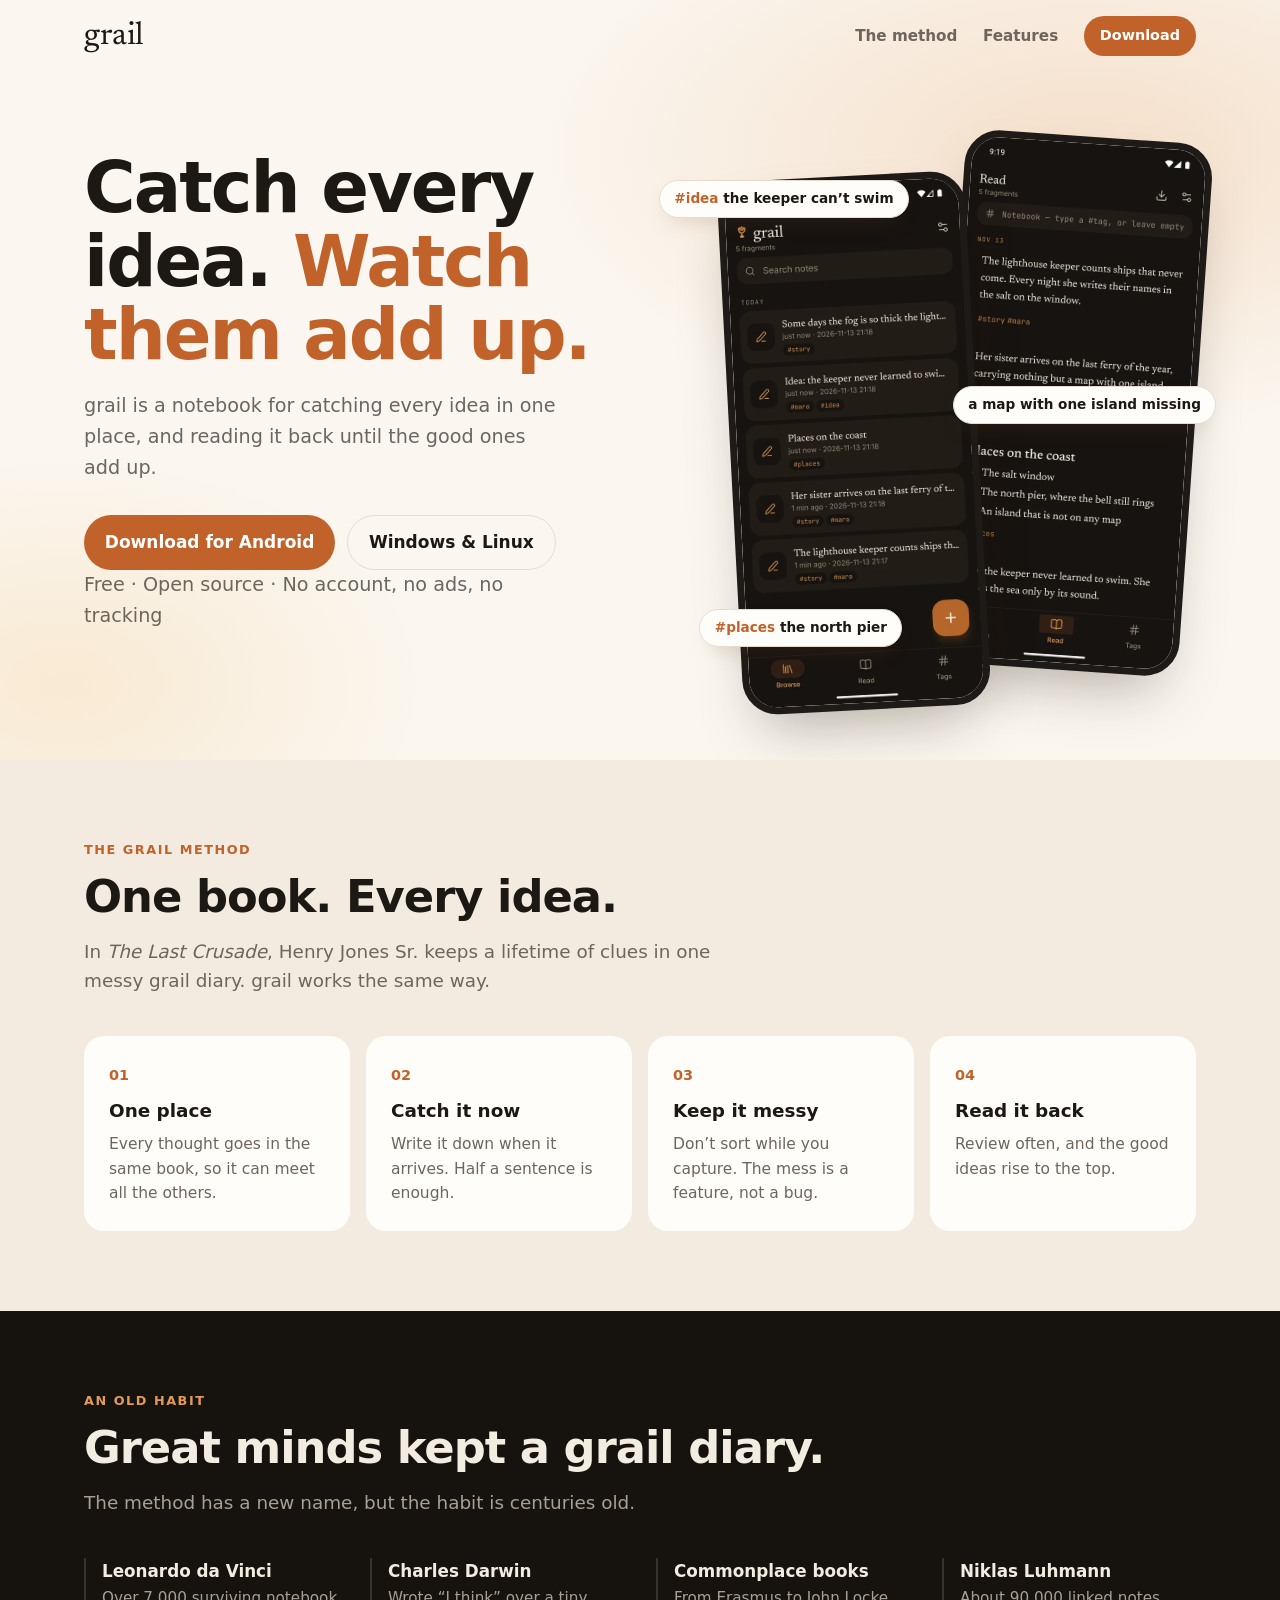
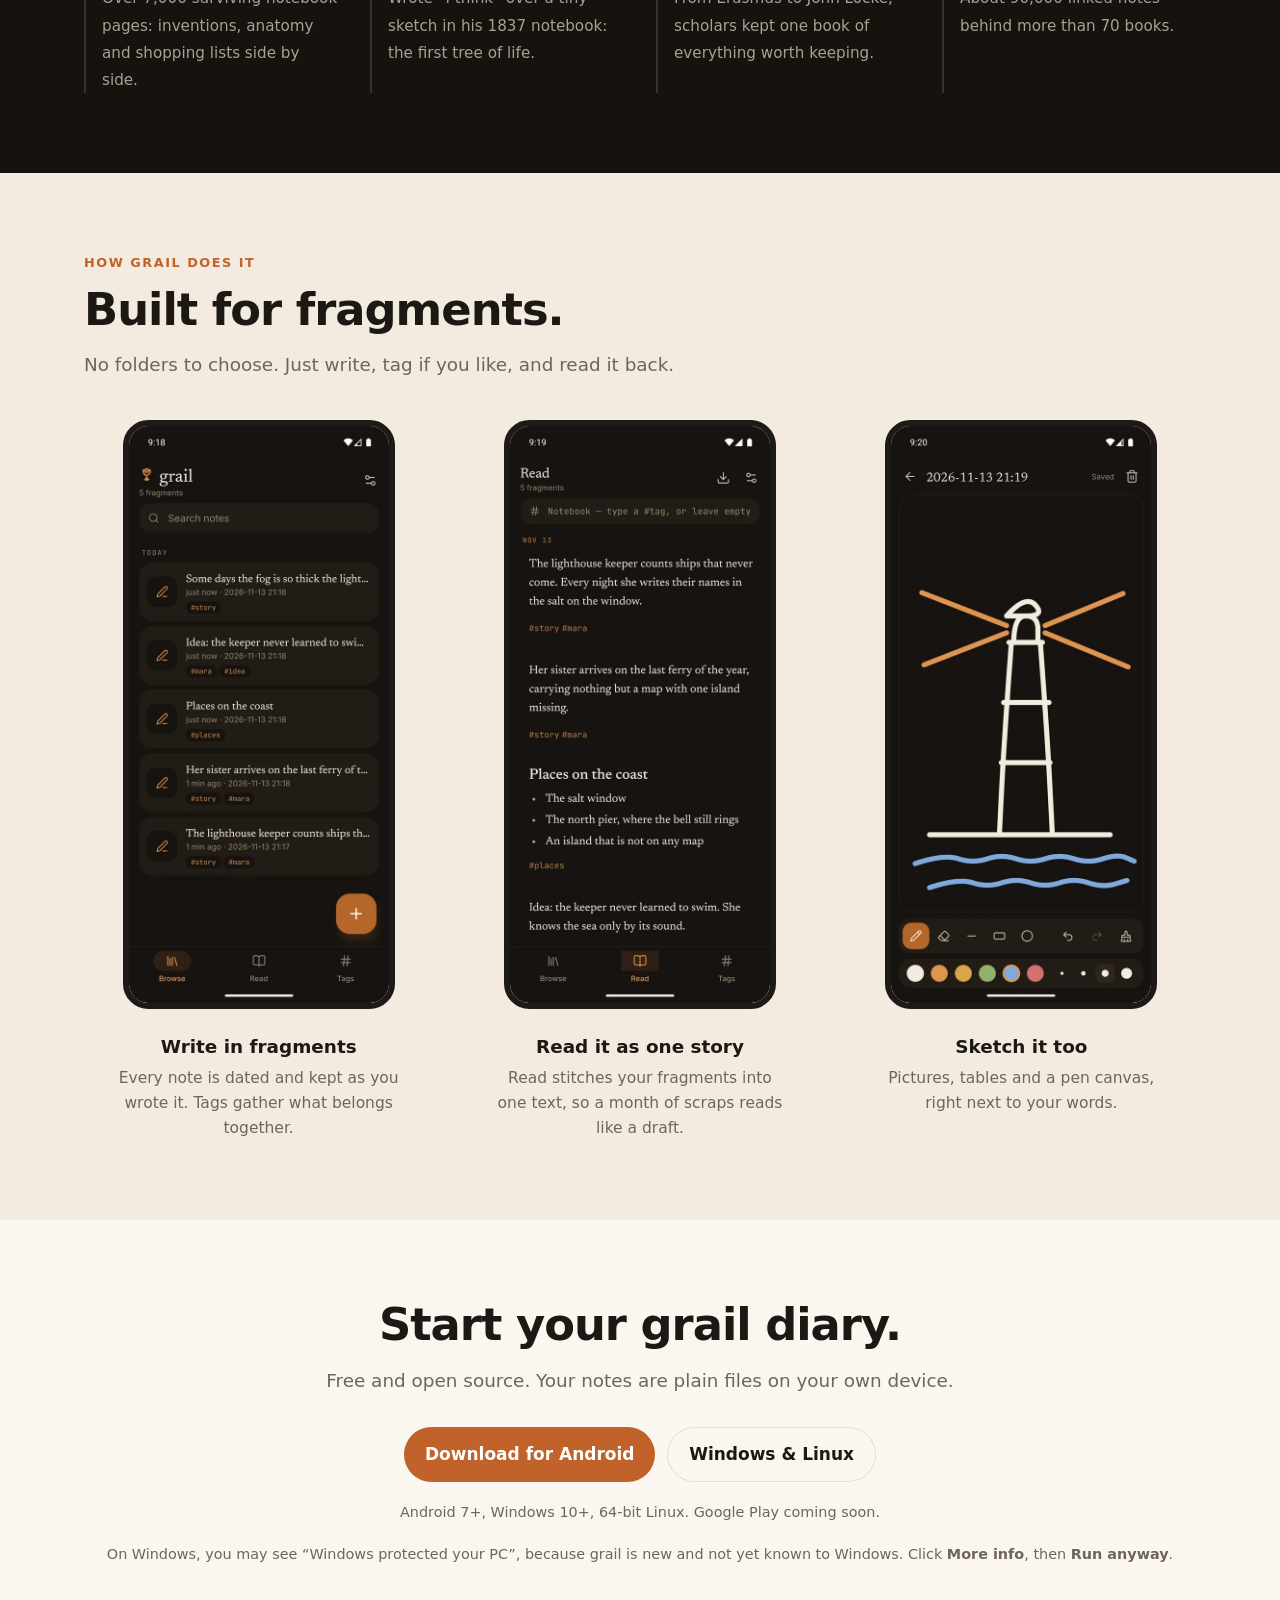
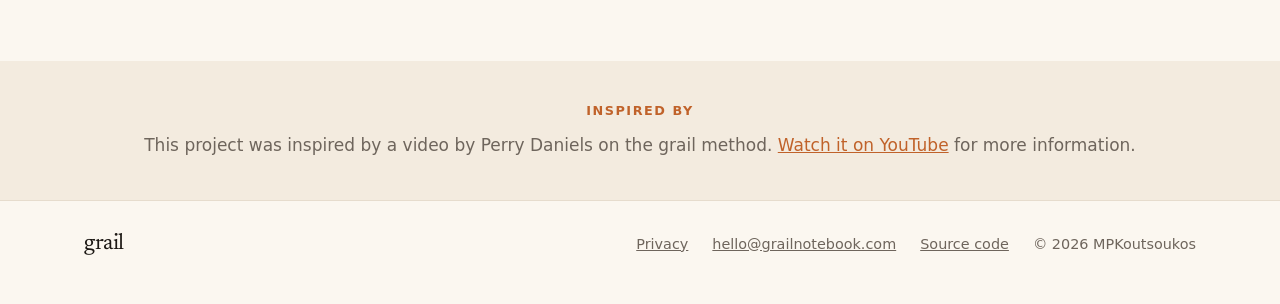
==== index.html @ adf4330b "Downloads: tell Windows users how to get past the SmartScreen warning" ====
<!doctype html>
<html lang="en">
<head>
<meta charset="utf-8">
<meta name="viewport" content="width=device-width, initial-scale=1">
<title>grail · one notebook for every idea</title>
<meta name="description" content="grail is a notebook for catching every idea in one place and reading it back. Free for Android, Windows and Linux. Your notes stay on your device.">
<meta property="og:title" content="grail">
<meta property="og:description" content="One notebook for every idea. Catch it, keep it messy, read it back.">
<meta property="og:image" content="https://grailnotebook.com/og.png">
<meta property="og:url" content="https://grailnotebook.com/">
<meta name="twitter:card" content="summary_large_image">
<link rel="icon" href="icon.png">
<link rel="stylesheet" href="style.css">
</head>
<body>
<script>document.documentElement.classList.add('js')</script>

<div class="top">
<header class="wrap nav">
  <a class="logo" href="./">grail</a>
  <nav>
    <a href="#method">The method</a>
    <a href="#features">Features</a>
    <a class="btn small" href="#get">Download</a>
  </nav>
</header>

<div class="wrap hero">
  <div>
    <h1>Catch every idea. <span>Watch them add up.</span></h1>
    <p>grail is a notebook for catching every idea in one place, and reading it back until the good ones add up.</p>
    <div class="actions">
      <a class="btn" href="https://github.com/MPKoutsoukos/grail/releases/latest">Download for Android</a>
      <a class="btn ghost" href="https://github.com/MPKoutsoukos/grail-desktop/releases/latest">Windows &amp; Linux</a>
    </div>
    <p class="small-print">Free · Open source · No account, no ads, no tracking</p>
  </div>
  <div class="phones">
    <img class="phone back" src="shots/read.webp" alt="grail's Read view: fragments stitched into one text" width="540" height="1200">
    <img class="phone front" src="shots/browse.webp" alt="grail's Browse view: a list of dated, tagged fragments" width="540" height="1200">
    <span class="chip c1" aria-hidden="true"><i>#idea</i> the keeper can’t swim</span>
    <span class="chip c2" aria-hidden="true">a map with one island missing</span>
    <span class="chip c3" aria-hidden="true"><i>#places</i> the north pier</span>
  </div>
</div>
</div>

<section class="soft" id="method">
  <div class="wrap">
    <p class="eyebrow">The grail method</p>
    <h2>One book. Every idea.</h2>
    <p class="intro">In <i>The Last Crusade</i>, Henry Jones Sr. keeps a lifetime of clues in one messy grail diary.
      grail works the same way.</p>
    <div class="grid">
      <div class="card reveal"><span class="num">01</span><h3>One place</h3><p>Every thought goes in the same book, so it can meet all the others.</p></div>
      <div class="card reveal"><span class="num">02</span><h3>Catch it now</h3><p>Write it down when it arrives. Half a sentence is enough.</p></div>
      <div class="card reveal"><span class="num">03</span><h3>Keep it messy</h3><p>Don’t sort while you capture. The mess is a feature, not a bug.</p></div>
      <div class="card reveal"><span class="num">04</span><h3>Read it back</h3><p>Review often, and the good ideas rise to the top.</p></div>
    </div>
  </div>
</section>

<section class="dark">
  <div class="wrap">
    <p class="eyebrow">An old habit</p>
    <h2>Great minds kept a grail diary.</h2>
    <p class="intro">The method has a new name, but the habit is centuries old.</p>
    <div class="people">
      <div class="reveal"><b>Leonardo da Vinci</b><span>Over 7,000 surviving notebook pages: inventions, anatomy and shopping lists side by side.</span></div>
      <div class="reveal"><b>Charles Darwin</b><span>Wrote “I think” over a tiny sketch in his 1837 notebook: the first tree of life.</span></div>
      <div class="reveal"><b>Commonplace books</b><span>From Erasmus to John Locke, scholars kept one book of everything worth keeping.</span></div>
      <div class="reveal"><b>Niklas Luhmann</b><span>About 90,000 linked notes behind more than 70 books.</span></div>
    </div>
  </div>
</section>

<section class="soft" id="features">
  <div class="wrap">
    <p class="eyebrow">How grail does it</p>
    <h2>Built for fragments.</h2>
    <p class="intro">No folders to choose. Just write, tag if you like, and read it back.</p>
    <div class="features">
      <figure class="reveal"><img src="shots/browse.webp" alt="Browse view" width="540" height="1200" loading="lazy">
        <h3>Write in fragments</h3><p>Every note is dated and kept as you wrote it. Tags gather what belongs together.</p></figure>
      <figure class="reveal"><img src="shots/read.webp" alt="Read view" width="540" height="1200" loading="lazy">
        <h3>Read it as one story</h3><p>Read stitches your fragments into one text, so a month of scraps reads like a draft.</p></figure>
      <figure class="reveal"><img src="shots/draw.webp" alt="Drawing canvas" width="540" height="1200" loading="lazy">
        <h3>Sketch it too</h3><p>Pictures, tables and a pen canvas, right next to your words.</p></figure>
    </div>
  </div>
</section>

<section class="get" id="get">
  <div class="wrap">
    <h2>Start your grail diary.</h2>
    <p class="intro">Free and open source. Your notes are plain files on your own device.</p>
    <div class="actions">
      <a class="btn" href="https://github.com/MPKoutsoukos/grail/releases/latest">Download for Android</a>
      <a class="btn ghost" href="https://github.com/MPKoutsoukos/grail-desktop/releases/latest">Windows &amp; Linux</a>
    </div>
    <p class="small-print">Android 7+, Windows 10+, 64-bit Linux. Google Play coming soon.</p>
    <p class="small-print">On Windows, you may see “Windows protected your PC”, because grail is new and not yet
      known to Windows. Click <b>More info</b>, then <b>Run anyway</b>.</p>
  </div>
</section>

<section class="soft credit">
  <div class="wrap">
    <p class="eyebrow">Inspired by</p>
    <p>This project was inspired by a video by Perry Daniels on the grail method.
      <a href="https://www.youtube.com/watch?v=_QVYfPnNOg4">Watch it on YouTube</a> for more information.</p>
  </div>
</section>

<footer>
  <div class="wrap">
    <a class="logo" href="./">grail</a>
    <a href="privacy/">Privacy</a>
    <a href="mailto:hello@grailnotebook.com">hello@grailnotebook.com</a>
    <a href="https://github.com/MPKoutsoukos/grail">Source code</a>
    <span>© 2026 MPKoutsoukos</span>
  </div>
</footer>

<script>
  // Fade sections in as they scroll into view; everything is visible straight away without this.
  if ('IntersectionObserver' in window) {
    const io = new IntersectionObserver((entries) => entries.forEach((e) => {
      if (e.isIntersecting) { e.target.classList.add('seen'); io.unobserve(e.target) }
    }), { threshold: 0.15 })
    document.querySelectorAll('.reveal').forEach((el) => io.observe(el))
  } else {
    document.querySelectorAll('.reveal').forEach((el) => el.classList.add('seen'))
  }
</script>

</body>
</html>
---- style.css ----
@font-face { font-family: Inter; font-weight: 400; src: url(fonts/Inter_400Regular.ttf); font-display: swap; }
@font-face { font-family: Inter; font-weight: 600; src: url(fonts/Inter_600SemiBold.ttf); font-display: swap; }
@font-face { font-family: Inter; font-weight: 700; src: url(fonts/Inter_700Bold.ttf); font-display: swap; }
@font-face { font-family: News; src: url(fonts/Newsreader_400Regular.ttf); font-display: swap; }

:root {
  --bg: #fbf7f0; --soft: #f3ebdf; --card: #fffdf9; --text: #1c1814; --dim: #6e655c; --line: #e6dccd;
  --ink: #16130f; --ink-2: #221d17; --paper: #f3ece0;
  --accent: #c0622a; --accent-dark: #a14f1f; --radius: 20px;
}
* { box-sizing: border-box; }
html { -webkit-text-size-adjust: 100%; scroll-behavior: smooth; }
body { margin: 0; background: var(--bg); color: var(--text); font: 17px/1.6 Inter, system-ui, sans-serif; }
img { max-width: 100%; height: auto; display: block; }
a { color: var(--accent); }
.wrap { max-width: 72rem; margin: 0 auto; padding: 0 1.25rem; }

/* top bar */
.nav { display: flex; align-items: center; justify-content: space-between; height: 4.5rem; }
.logo { font: 2rem/1 News, Georgia, serif; color: var(--text); text-decoration: none; letter-spacing: -.5px; }
.nav nav { display: flex; align-items: center; gap: 1.6rem; }
.nav nav a { color: var(--dim); text-decoration: none; font-weight: 600; font-size: .95rem; }
.nav nav a:hover { color: var(--text); }
.nav nav a.btn { color: #fff; }

/* buttons */
.btn { display: inline-flex; align-items: center; gap: .5rem; background: var(--accent); color: #fff; text-decoration: none;
  font-weight: 600; padding: .8rem 1.3rem; border-radius: 999px; transition: background .15s; }
.btn:hover { background: var(--accent-dark); }
.btn.ghost { background: transparent; color: var(--text); border: 1.5px solid var(--line); }
.btn.ghost:hover { border-color: var(--text); }
.btn.small { padding: .5rem 1rem; font-size: .9rem; }

/* hero */
.hero { display: grid; grid-template-columns: minmax(0, 1.1fr) minmax(0, 1fr); gap: 3rem; align-items: center;
  padding-top: 4rem; padding-bottom: 5rem; }
body { overflow-x: hidden; }
.hero h1 { font-size: clamp(2.6rem, 6vw, 4.4rem); line-height: 1.04; letter-spacing: -2px; margin: 0 0 1.2rem; font-weight: 700; }
.hero h1 span { color: var(--accent); }
.hero p { font-size: 1.2rem; color: var(--dim); margin: 0 0 2rem; max-width: 30rem; }
.actions { display: flex; flex-wrap: wrap; gap: .75rem; }
.small-print { margin-top: 1.2rem; font-size: .9rem; color: var(--dim); }
.phones { position: relative; height: 34rem; }
.phone { position: absolute; width: 15.5rem; border-radius: 2.2rem; border: 7px solid #1d1a17; overflow: hidden;
  box-shadow: 0 30px 60px -20px rgba(40, 25, 10, .35); background: #16130f; }
.phone.back { right: 0; top: 0; transform: rotate(4deg); }
.phone.front { left: 8%; top: 2.5rem; transform: rotate(-3deg); z-index: 1; }

/* sections */
section { padding: 5rem 0; }
section.soft { background: var(--soft); }
.eyebrow { text-transform: uppercase; letter-spacing: .12em; font-size: .8rem; font-weight: 700; color: var(--accent); margin: 0 0 .7rem; }
h2 { font-size: clamp(1.9rem, 4vw, 2.8rem); line-height: 1.1; letter-spacing: -1px; margin: 0 0 1rem; font-weight: 700; }
.intro { color: var(--dim); font-size: 1.15rem; max-width: 40rem; margin: 0 0 2.5rem; }

.grid { display: grid; grid-template-columns: repeat(4, 1fr); gap: 1rem; }
.card { background: var(--card); border: 1px solid var(--line); border-radius: var(--radius); padding: 1.5rem;
  transition: transform .25s ease, box-shadow .25s ease; }
.card:hover { transform: translateY(-4px); box-shadow: 0 14px 30px -14px rgba(120, 70, 30, .3); }
.soft .card { border-color: transparent; }

/* warm glow behind the top of the page */
.top { position: relative; overflow: hidden;
  background: radial-gradient(60rem 30rem at 85% 20%, rgba(224, 140, 70, .22), transparent 60%),
              radial-gradient(40rem 25rem at 5% 90%, rgba(242, 194, 125, .25), transparent 60%); }

/* the dark band */
section.dark { background: var(--ink); color: var(--paper); }
section.dark .intro, section.dark .people span { color: #a99f93; }
section.dark .eyebrow { color: #e29a5b; }
section.dark .people > div { border-left: 2px solid #3a3128; padding-left: 1rem; }

/* fragments drifting around the phones */
.chip { position: absolute; z-index: 2; background: var(--card); border: 1px solid var(--line); border-radius: 999px;
  padding: .45rem .9rem; font-size: .85rem; font-weight: 600; color: var(--text); white-space: nowrap;
  box-shadow: 0 10px 24px -12px rgba(120, 70, 30, .35); animation: drift 7s ease-in-out infinite; }
.chip i { font-style: normal; color: var(--accent); }
.chip.c1 { top: 8%; left: -6%; }
.chip.c2 { top: 46%; right: -4%; animation-delay: -2.5s; }
.chip.c3 { bottom: 6%; left: 2%; animation-delay: -5s; }
@keyframes drift { 0%, 100% { transform: translate(0, 0) rotate(-2deg); } 50% { transform: translate(6px, -14px) rotate(2deg); } }

/* phones float */
.phone.back { animation: float-back 8s ease-in-out infinite; }
.phone.front { animation: float-front 7s ease-in-out infinite; }
@keyframes float-back { 0%, 100% { transform: rotate(4deg) translateY(0); } 50% { transform: rotate(5deg) translateY(-12px); } }
@keyframes float-front { 0%, 100% { transform: rotate(-3deg) translateY(0); } 50% { transform: rotate(-4deg) translateY(-18px); } }

/* sections rise into view (only when scripts run, so nothing stays hidden without them) */
.js .reveal { opacity: 0; transform: translateY(28px); transition: opacity .7s ease, transform .7s ease; }
.js .reveal.seen { opacity: 1; transform: none; }
.js .grid .reveal:nth-child(2), .js .people .reveal:nth-child(2), .js .features .reveal:nth-child(2) { transition-delay: .1s; }
.js .grid .reveal:nth-child(3), .js .people .reveal:nth-child(3), .js .features .reveal:nth-child(3) { transition-delay: .2s; }
.js .grid .reveal:nth-child(4), .js .people .reveal:nth-child(4) { transition-delay: .3s; }

/* headline comes in on load */
.hero h1, .hero p, .hero .actions { animation: rise .8s ease both; }
.hero p { animation-delay: .12s; }
.hero .actions { animation-delay: .24s; }
@keyframes rise { from { opacity: 0; transform: translateY(18px); } to { opacity: 1; transform: none; } }

@media (prefers-reduced-motion: reduce) {
  *, *::before, *::after { animation: none !important; transition: none !important; }
  .js .reveal { opacity: 1; transform: none; }
}
.card .num { font-weight: 700; color: var(--accent); font-size: .9rem; }
.card h3 { font-size: 1.15rem; margin: .5rem 0 .4rem; }
.card p { color: var(--dim); margin: 0; font-size: .97rem; }

.people { display: grid; grid-template-columns: repeat(4, 1fr); gap: 2rem; }
.people b { display: block; font-size: 1.05rem; }
.people span { color: var(--dim); font-size: .95rem; }

.features { display: grid; grid-template-columns: repeat(3, 1fr); gap: 2rem; }
.features figure { margin: 0; }
.features img { border-radius: 1.6rem; border: 6px solid #1d1a17; width: 100%; max-width: 17rem; margin: 0 auto 1.4rem; }
.features h3 { margin: 0 0 .3rem; font-size: 1.15rem; text-align: center; }
.features p { margin: 0 auto; color: var(--dim); text-align: center; max-width: 18rem; font-size: .97rem; }

.credit { padding: 2.5rem 0; text-align: center; }
.credit p:last-child { margin: 0; color: var(--dim); }
.get { text-align: center; }
.get .actions { justify-content: center; }
.get .intro { margin: 0 auto 2rem; }

footer { border-top: 1px solid var(--line); padding: 2rem 0 3rem; color: var(--dim); font-size: .9rem; }
footer .wrap { display: flex; flex-wrap: wrap; gap: 1.5rem; align-items: center; }
footer a { color: var(--dim); }
footer .logo { font-size: 1.4rem; margin-right: auto; }

@media (max-width: 860px) {
  .hero { grid-template-columns: minmax(0, 1fr); padding-top: 2rem; }
  .phones { height: 27rem; max-width: 24rem; margin: 0 auto; width: 100%; }
  .phone { width: 12rem; }
  .chip { font-size: .75rem; }
  .chip.c1 { left: 0; }
  .chip.c2 { right: 0; }
  .grid, .people { grid-template-columns: 1fr 1fr; }
  .features { grid-template-columns: 1fr; gap: 3rem; }
  .nav nav a:not(.btn) { display: none; }
  section { padding: 3.5rem 0; }
}
@media (max-width: 520px) {
  .grid, .people { grid-template-columns: 1fr; }
}

/* plain text pages (privacy policy) */
main.doc { max-width: 44rem; margin: 0 auto; padding: 3rem 1.25rem 4rem; }
main.doc h1 { font-size: 2.4rem; letter-spacing: -1px; margin: 1rem 0 .4rem; }
main.doc h2 { font-size: 1.35rem; letter-spacing: 0; margin: 2.2rem 0 .4rem; }
.meta { color: var(--dim); font-size: .9rem; }
.lead { font-size: 1.15rem; border-left: 3px solid var(--accent); padding-left: 1rem; }
main.doc footer { margin-top: 3rem; padding-bottom: 0; display: flex; gap: 1.2rem; flex-wrap: wrap; }
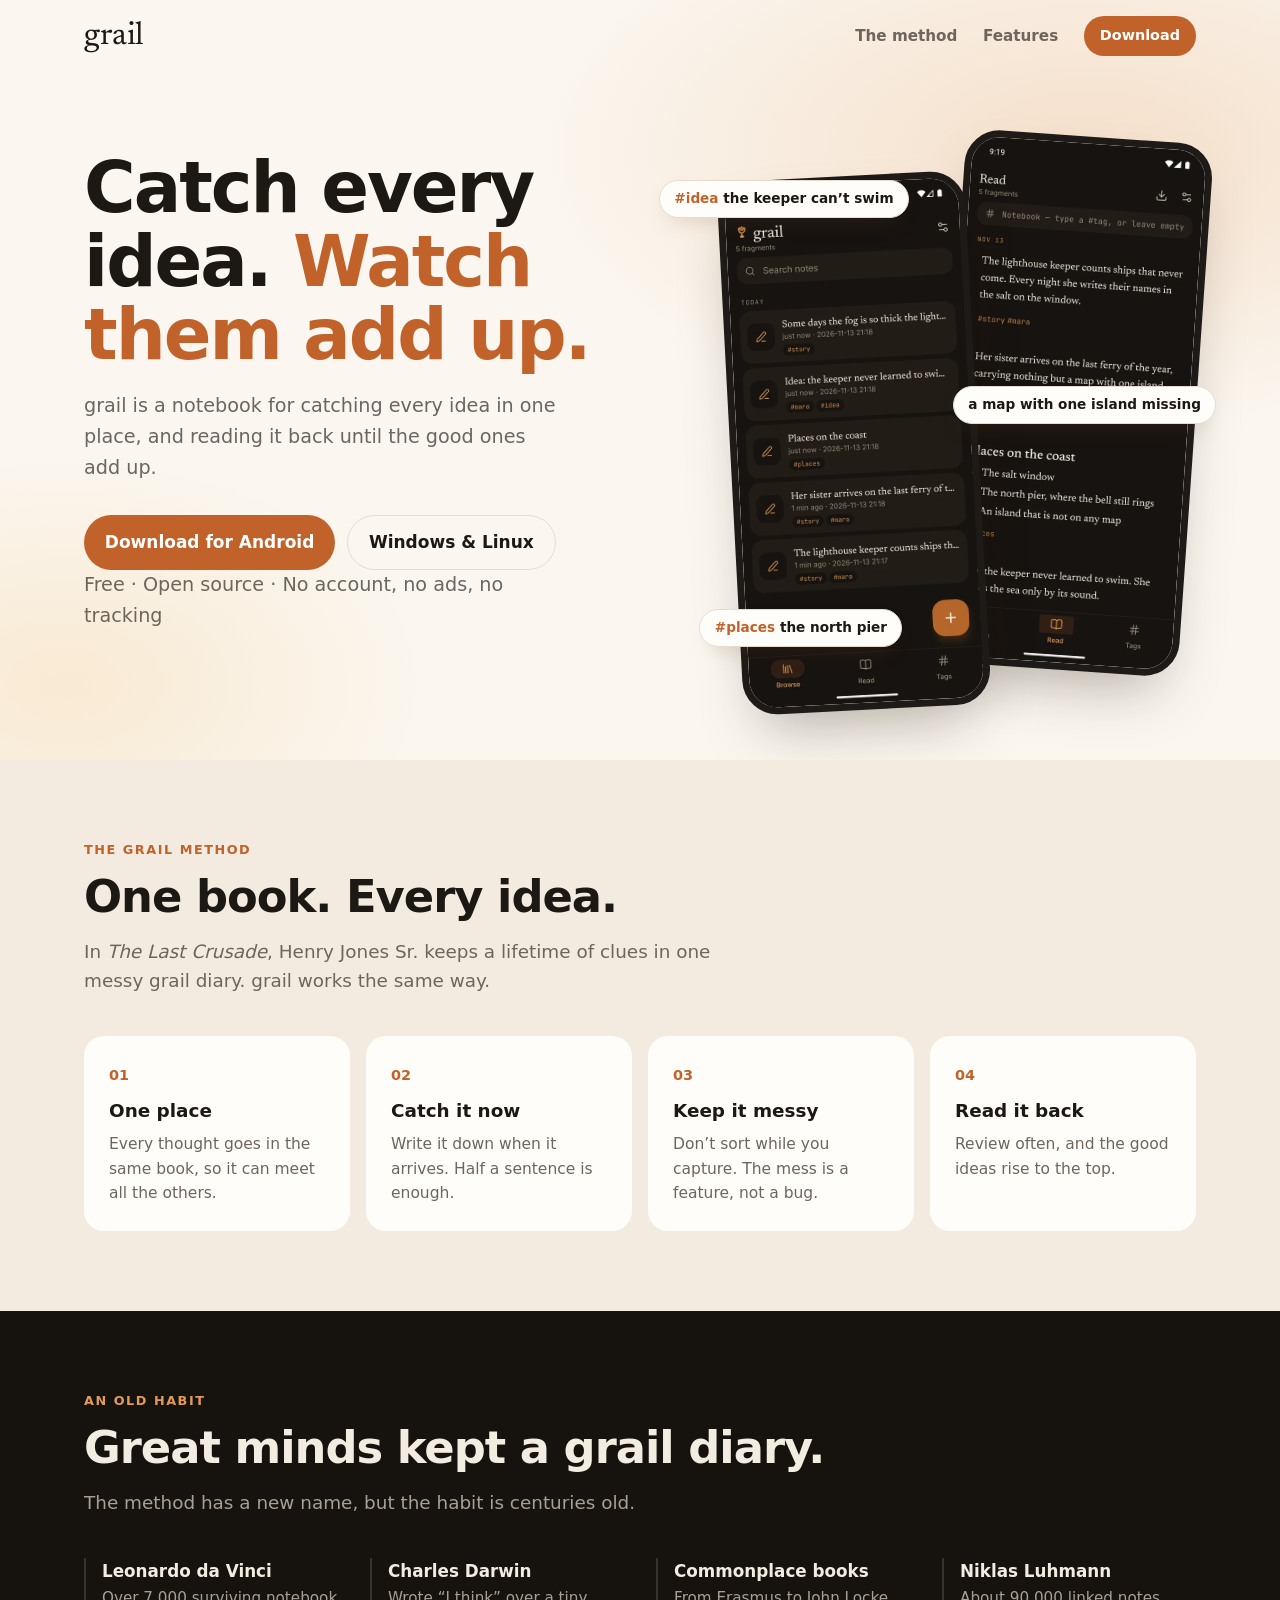
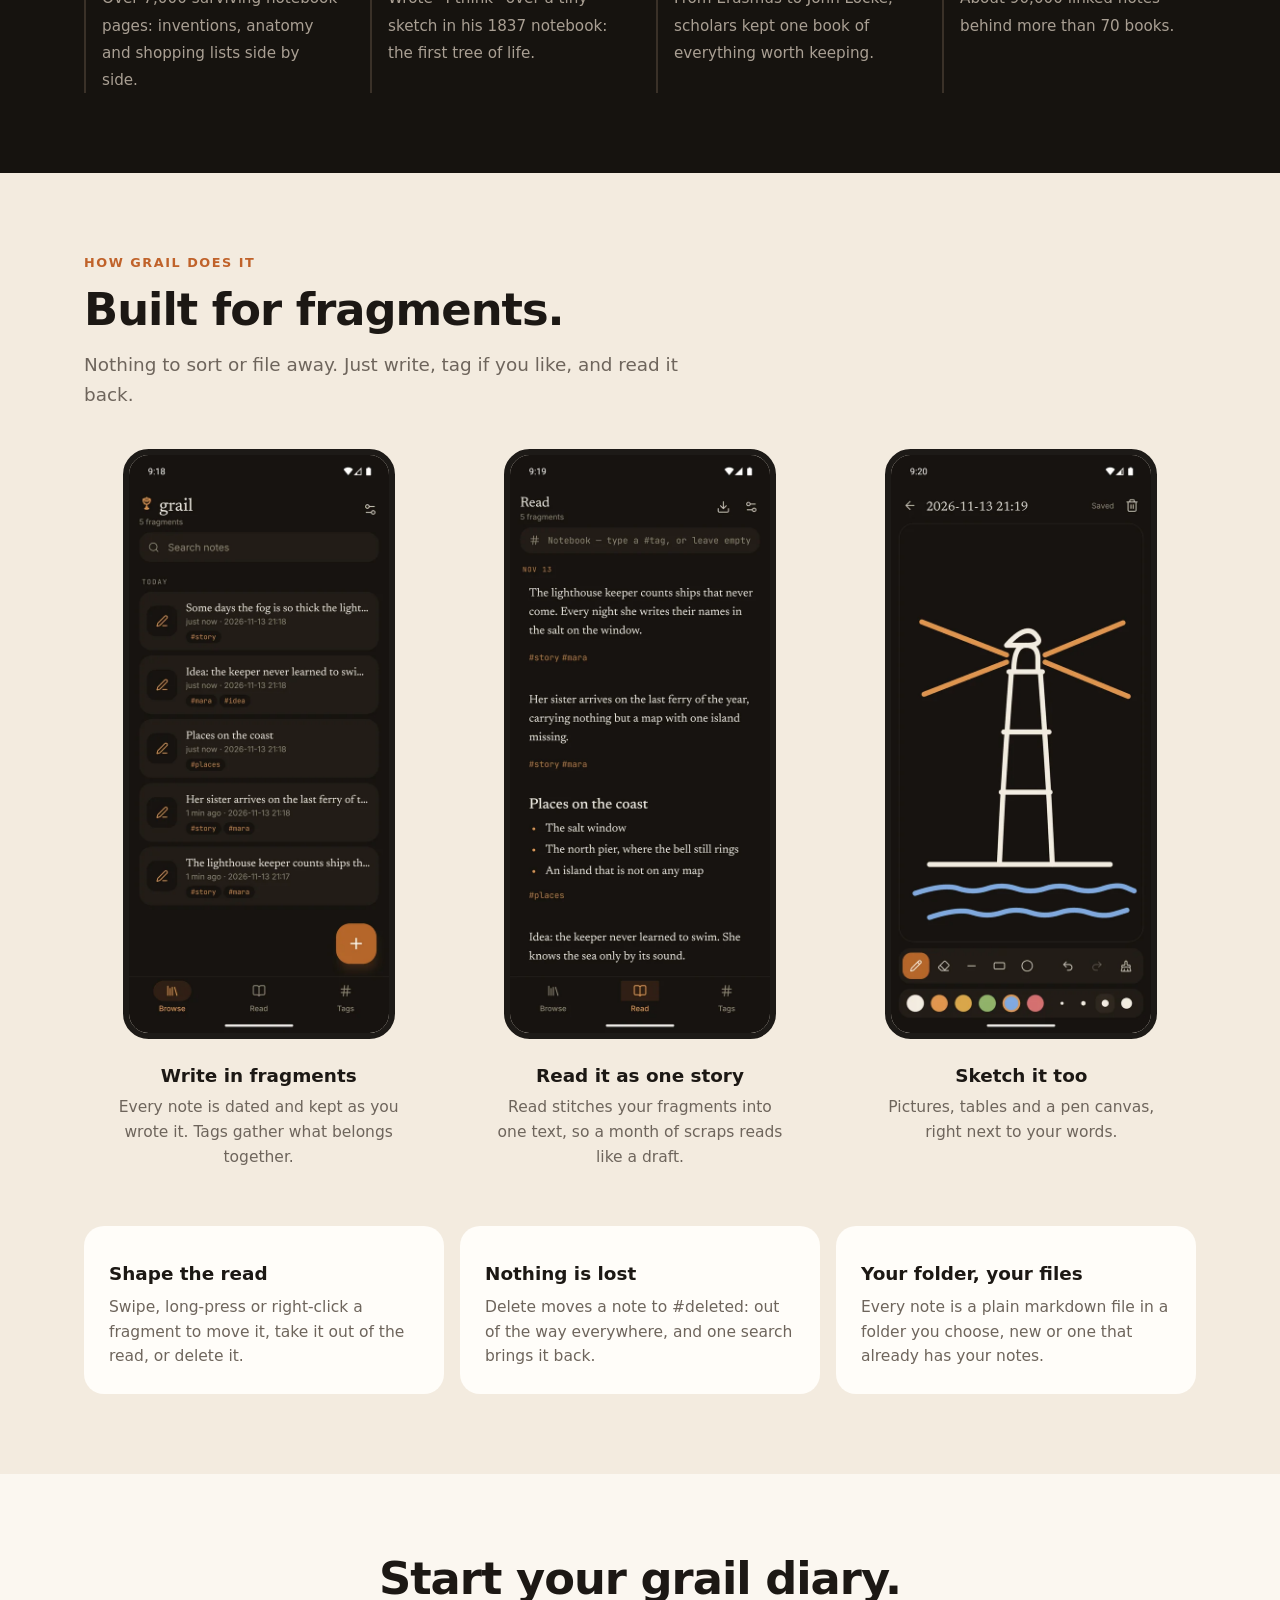
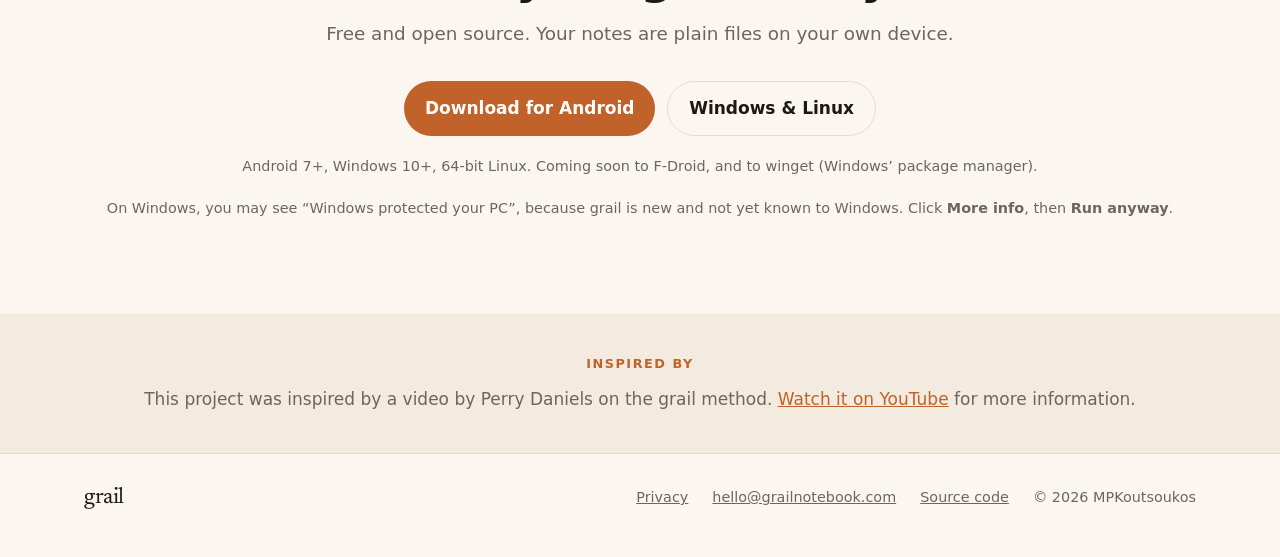
==== commit 161fe250: "Features: shape the read, nothing is lost (#deleted), your folder; downloads: F-Droid and winget com" ====
--- a/index.html
+++ b/index.html
@@ -79,7 +79,7 @@
   <div class="wrap">
     <p class="eyebrow">How grail does it</p>
     <h2>Built for fragments.</h2>
-    <p class="intro">No folders to choose. Just write, tag if you like, and read it back.</p>
+    <p class="intro">Nothing to sort or file away. Just write, tag if you like, and read it back.</p>
     <div class="features">
       <figure class="reveal"><img src="shots/browse.webp" alt="Browse view" width="540" height="1200" loading="lazy">
         <h3>Write in fragments</h3><p>Every note is dated and kept as you wrote it. Tags gather what belongs together.</p></figure>
@@ -87,6 +87,11 @@
         <h3>Read it as one story</h3><p>Read stitches your fragments into one text, so a month of scraps reads like a draft.</p></figure>
       <figure class="reveal"><img src="shots/draw.webp" alt="Drawing canvas" width="540" height="1200" loading="lazy">
         <h3>Sketch it too</h3><p>Pictures, tables and a pen canvas, right next to your words.</p></figure>
+    </div>
+    <div class="grid three">
+      <div class="card reveal"><h3>Shape the read</h3><p>Swipe, long-press or right-click a fragment to move it, take it out of the read, or delete it.</p></div>
+      <div class="card reveal"><h3>Nothing is lost</h3><p>Delete moves a note to #deleted: out of the way everywhere, and one search brings it back.</p></div>
+      <div class="card reveal"><h3>Your folder, your files</h3><p>Every note is a plain markdown file in a folder you choose, new or one that already has your notes.</p></div>
     </div>
   </div>
 </section>
@@ -99,7 +104,7 @@
       <a class="btn" href="https://github.com/MPKoutsoukos/grail/releases/latest">Download for Android</a>
       <a class="btn ghost" href="https://github.com/MPKoutsoukos/grail-desktop/releases/latest">Windows &amp; Linux</a>
     </div>
-    <p class="small-print">Android 7+, Windows 10+, 64-bit Linux. Google Play coming soon.</p>
+    <p class="small-print">Android 7+, Windows 10+, 64-bit Linux. Coming soon to F-Droid, and to winget (Windows’ package manager).</p>
     <p class="small-print">On Windows, you may see “Windows protected your PC”, because grail is new and not yet
       known to Windows. Click <b>More info</b>, then <b>Run anyway</b>.</p>
   </div>
--- a/style.css
+++ b/style.css
@@ -54,6 +54,7 @@
 .intro { color: var(--dim); font-size: 1.15rem; max-width: 40rem; margin: 0 0 2.5rem; }
 
 .grid { display: grid; grid-template-columns: repeat(4, 1fr); gap: 1rem; }
+.grid.three { grid-template-columns: repeat(3, 1fr); margin-top: 3.5rem; }
 .card { background: var(--card); border: 1px solid var(--line); border-radius: var(--radius); padding: 1.5rem;
   transition: transform .25s ease, box-shadow .25s ease; }
 .card:hover { transform: translateY(-4px); box-shadow: 0 14px 30px -14px rgba(120, 70, 30, .3); }
@@ -137,6 +138,7 @@
   .chip.c2 { right: 0; }
   .grid, .people { grid-template-columns: 1fr 1fr; }
   .features { grid-template-columns: 1fr; gap: 3rem; }
+  .grid.three { grid-template-columns: 1fr; }
   .nav nav a:not(.btn) { display: none; }
   section { padding: 3.5rem 0; }
 }
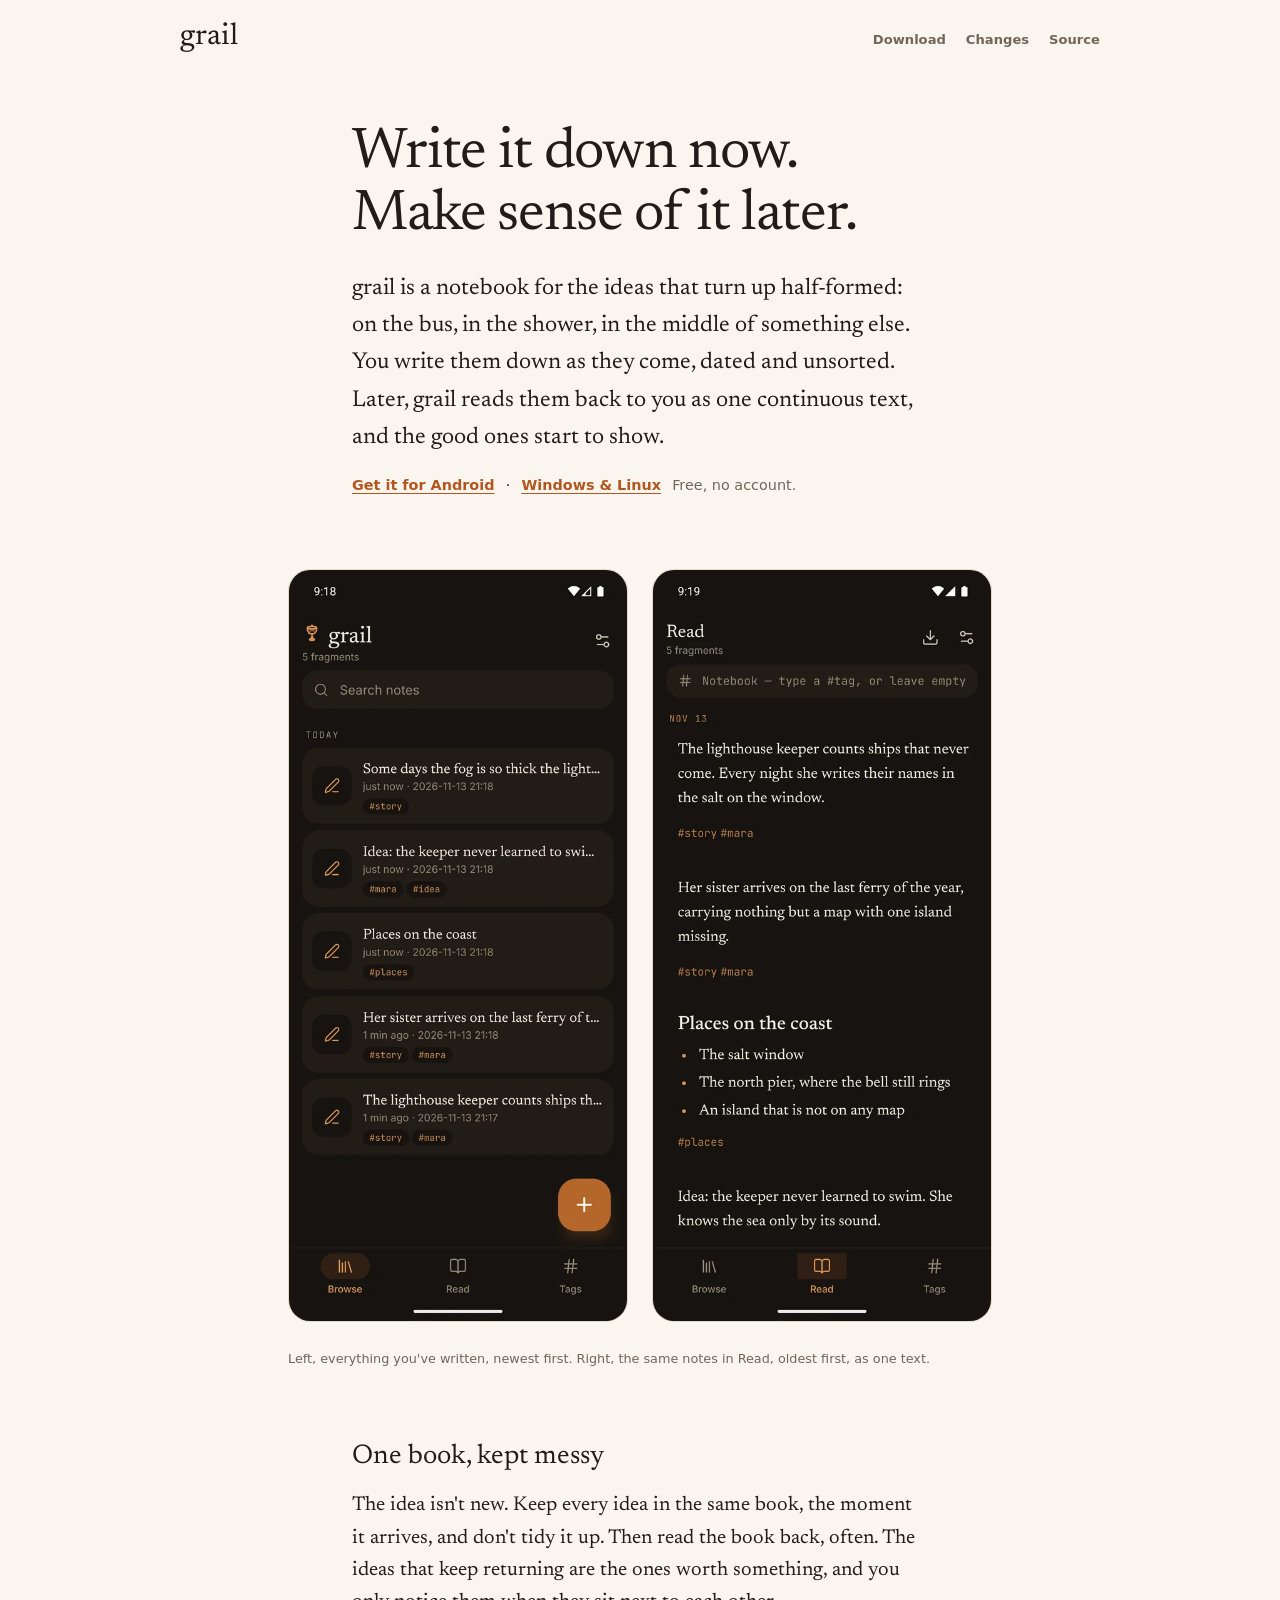
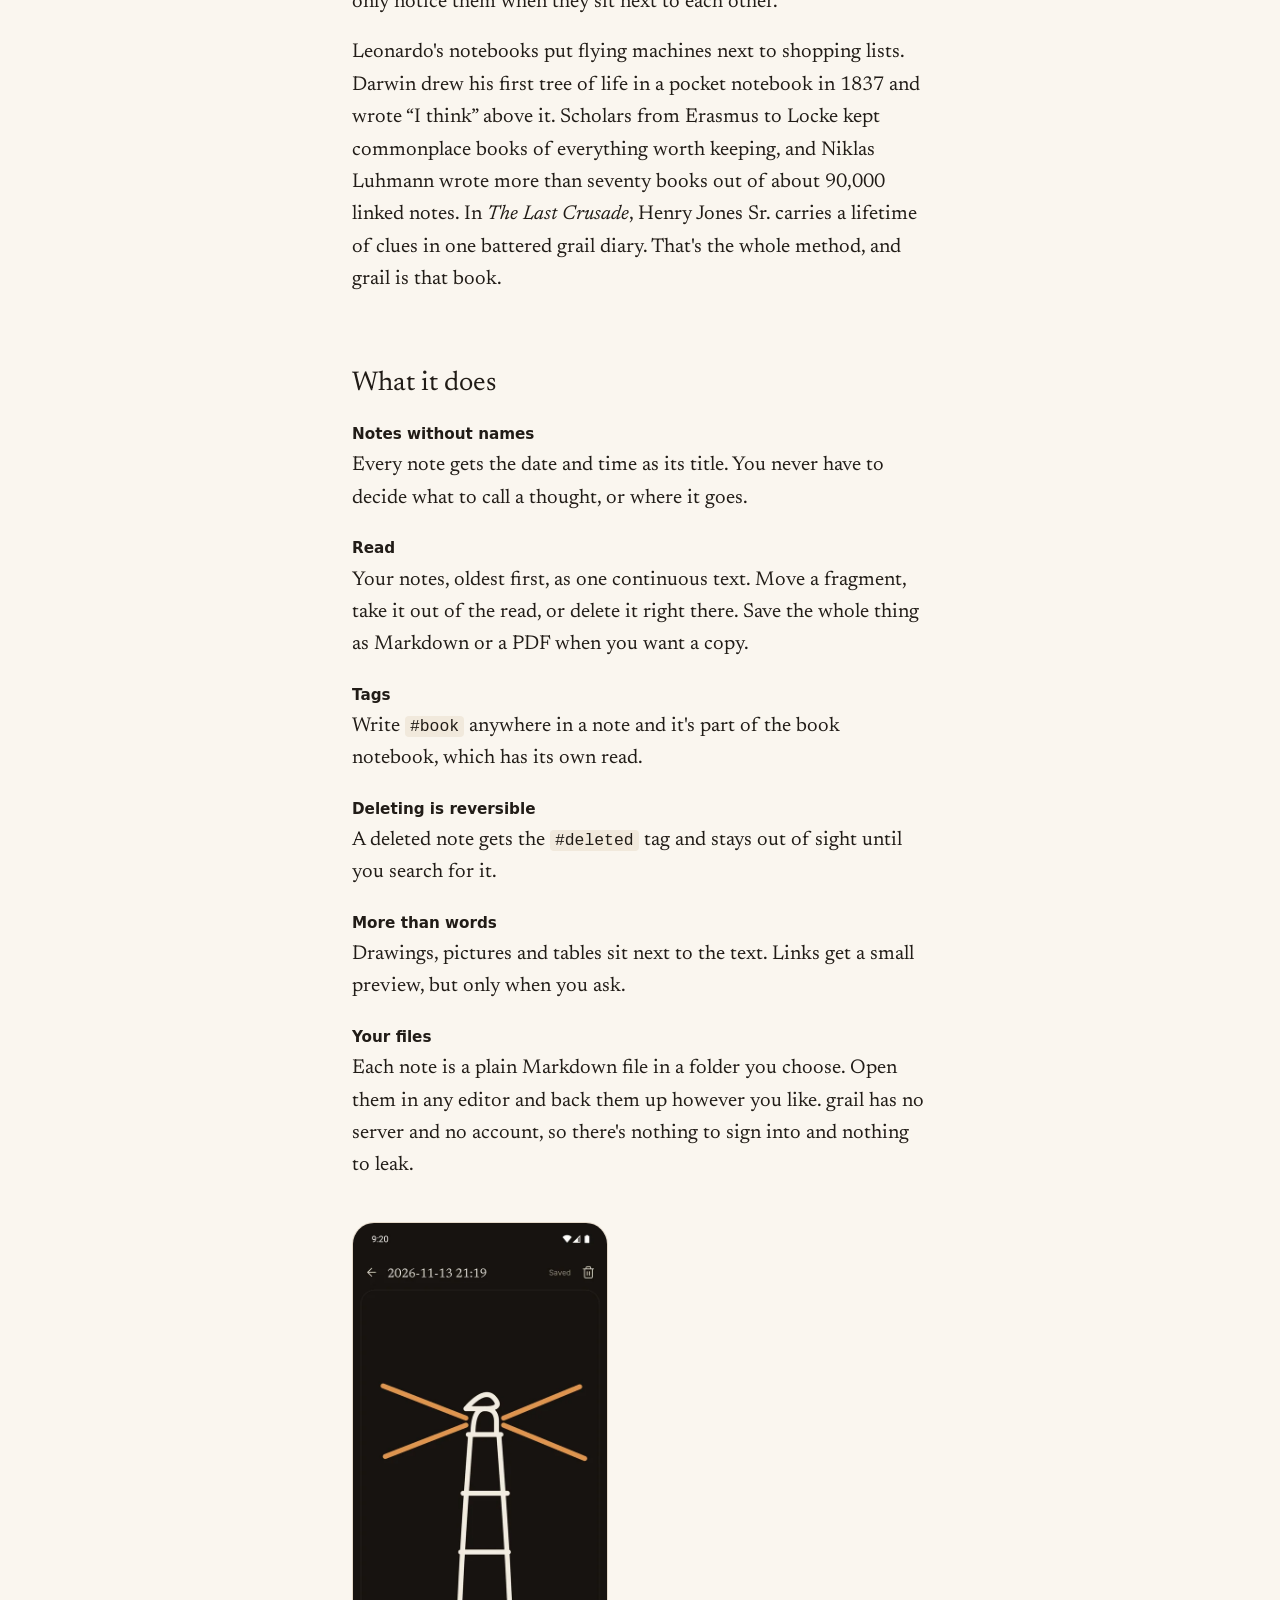
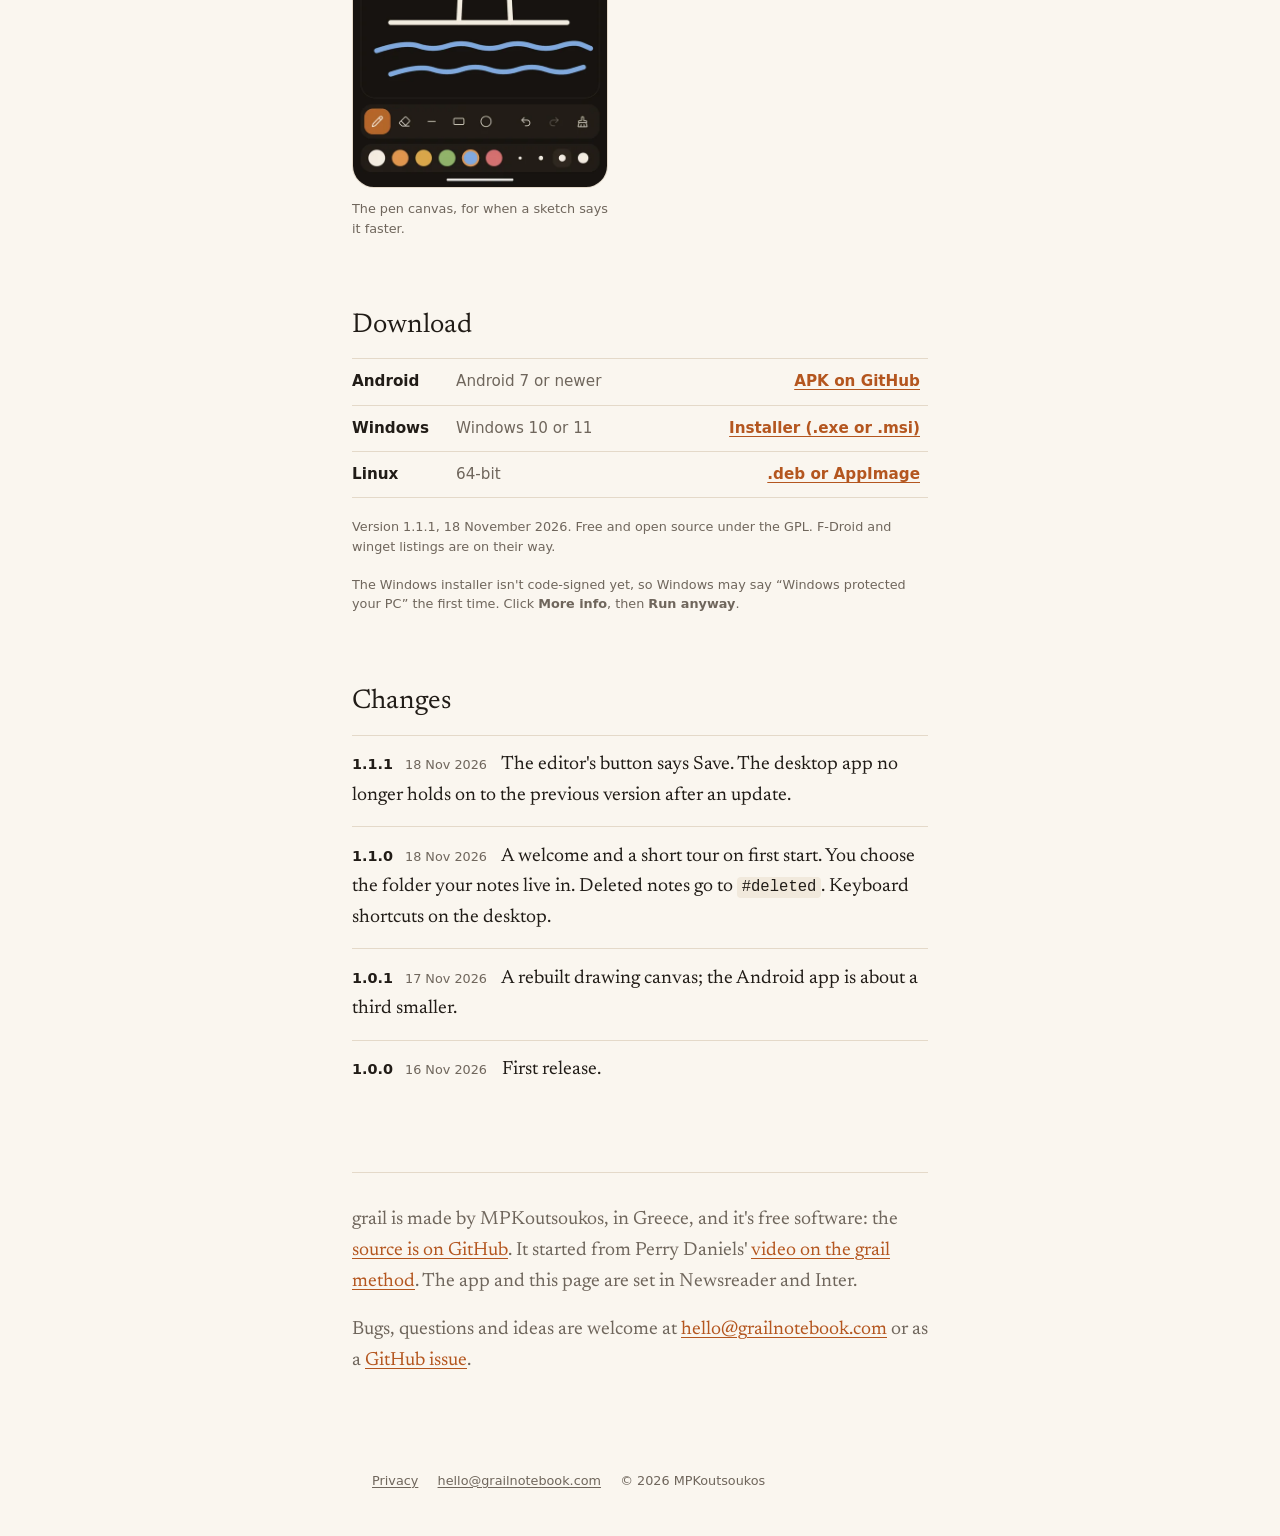
==== commit dbebca3b: "A plainer, more human home page: one reading column, real screenshots shown flat, prose instead of c" ====
--- a/index.html
+++ b/index.html
@@ -3,10 +3,10 @@
 <head>
 <meta charset="utf-8">
 <meta name="viewport" content="width=device-width, initial-scale=1">
-<title>grail · one notebook for every idea</title>
-<meta name="description" content="grail is a notebook for catching every idea in one place and reading it back. Free for Android, Windows and Linux. Your notes stay on your device.">
+<title>grail, a notebook for half-formed ideas</title>
+<meta name="description" content="grail is a notebook for the ideas that turn up half-formed. Write them down as they come; grail reads them back to you as one text. Free for Android, Windows and Linux.">
 <meta property="og:title" content="grail">
-<meta property="og:description" content="One notebook for every idea. Catch it, keep it messy, read it back.">
+<meta property="og:description" content="Write it down now. Make sense of it later.">
 <meta property="og:image" content="https://grailnotebook.com/og.png">
 <meta property="og:url" content="https://grailnotebook.com/">
 <meta name="twitter:card" content="summary_large_image">
@@ -14,131 +14,112 @@
 <link rel="stylesheet" href="style.css">
 </head>
 <body>
-<script>document.documentElement.classList.add('js')</script>
 
-<div class="top">
-<header class="wrap nav">
+<header class="bar">
   <a class="logo" href="./">grail</a>
   <nav>
-    <a href="#method">The method</a>
-    <a href="#features">Features</a>
-    <a class="btn small" href="#get">Download</a>
+    <a href="#get">Download</a>
+    <a href="#changes">Changes</a>
+    <a href="https://github.com/MPKoutsoukos/grail">Source</a>
   </nav>
 </header>
 
-<div class="wrap hero">
-  <div>
-    <h1>Catch every idea. <span>Watch them add up.</span></h1>
-    <p>grail is a notebook for catching every idea in one place, and reading it back until the good ones add up.</p>
-    <div class="actions">
-      <a class="btn" href="https://github.com/MPKoutsoukos/grail/releases/latest">Download for Android</a>
-      <a class="btn ghost" href="https://github.com/MPKoutsoukos/grail-desktop/releases/latest">Windows &amp; Linux</a>
-    </div>
-    <p class="small-print">Free · Open source · No account, no ads, no tracking</p>
-  </div>
-  <div class="phones">
-    <img class="phone back" src="shots/read.webp" alt="grail's Read view: fragments stitched into one text" width="540" height="1200">
-    <img class="phone front" src="shots/browse.webp" alt="grail's Browse view: a list of dated, tagged fragments" width="540" height="1200">
-    <span class="chip c1" aria-hidden="true"><i>#idea</i> the keeper can’t swim</span>
-    <span class="chip c2" aria-hidden="true">a map with one island missing</span>
-    <span class="chip c3" aria-hidden="true"><i>#places</i> the north pier</span>
-  </div>
-</div>
-</div>
+<main>
 
-<section class="soft" id="method">
-  <div class="wrap">
-    <p class="eyebrow">The grail method</p>
-    <h2>One book. Every idea.</h2>
-    <p class="intro">In <i>The Last Crusade</i>, Henry Jones Sr. keeps a lifetime of clues in one messy grail diary.
-      grail works the same way.</p>
-    <div class="grid">
-      <div class="card reveal"><span class="num">01</span><h3>One place</h3><p>Every thought goes in the same book, so it can meet all the others.</p></div>
-      <div class="card reveal"><span class="num">02</span><h3>Catch it now</h3><p>Write it down when it arrives. Half a sentence is enough.</p></div>
-      <div class="card reveal"><span class="num">03</span><h3>Keep it messy</h3><p>Don’t sort while you capture. The mess is a feature, not a bug.</p></div>
-      <div class="card reveal"><span class="num">04</span><h3>Read it back</h3><p>Review often, and the good ideas rise to the top.</p></div>
-    </div>
-  </div>
+<section class="opening">
+  <h1>Write it down now.<br>Make sense of it later.</h1>
+  <p>grail is a notebook for the ideas that turn up half-formed: on the bus, in the shower, in the middle of
+    something else. You write them down as they come, dated and unsorted. Later, grail reads them back to you as
+    one continuous text, and the good ones start to show.</p>
+  <p class="get-line">
+    <a href="https://github.com/MPKoutsoukos/grail/releases/latest">Get it for Android</a>
+    <span aria-hidden="true">·</span>
+    <a href="https://github.com/MPKoutsoukos/grail-desktop/releases/latest">Windows &amp; Linux</a>
+    <span class="quiet">Free, no account.</span>
+  </p>
 </section>
 
-<section class="dark">
-  <div class="wrap">
-    <p class="eyebrow">An old habit</p>
-    <h2>Great minds kept a grail diary.</h2>
-    <p class="intro">The method has a new name, but the habit is centuries old.</p>
-    <div class="people">
-      <div class="reveal"><b>Leonardo da Vinci</b><span>Over 7,000 surviving notebook pages: inventions, anatomy and shopping lists side by side.</span></div>
-      <div class="reveal"><b>Charles Darwin</b><span>Wrote “I think” over a tiny sketch in his 1837 notebook: the first tree of life.</span></div>
-      <div class="reveal"><b>Commonplace books</b><span>From Erasmus to John Locke, scholars kept one book of everything worth keeping.</span></div>
-      <div class="reveal"><b>Niklas Luhmann</b><span>About 90,000 linked notes behind more than 70 books.</span></div>
-    </div>
-  </div>
+<figure class="shots">
+  <img src="shots/browse.webp" alt="grail on a phone: a list of dated, tagged notes" width="540" height="1200">
+  <img src="shots/read.webp" alt="grail's Read view: the same notes as one continuous text" width="540" height="1200">
+  <figcaption>Left, everything you've written, newest first. Right, the same notes in Read, oldest first, as one text.</figcaption>
+</figure>
+
+<section>
+  <h2>One book, kept messy</h2>
+  <p>The idea isn't new. Keep every idea in the same book, the moment it arrives, and don't tidy it up. Then read
+    the book back, often. The ideas that keep returning are the ones worth something, and you only notice them
+    when they sit next to each other.</p>
+  <p>Leonardo's notebooks put flying machines next to shopping lists. Darwin drew his first tree of life in a pocket
+    notebook in 1837 and wrote “I think” above it. Scholars from Erasmus to Locke kept commonplace books of
+    everything worth keeping, and Niklas Luhmann wrote more than seventy books out of about 90,000 linked notes.
+    In <i>The Last Crusade</i>, Henry Jones Sr. carries a lifetime of clues in one battered grail diary. That's the
+    whole method, and grail is that book.</p>
 </section>
 
-<section class="soft" id="features">
-  <div class="wrap">
-    <p class="eyebrow">How grail does it</p>
-    <h2>Built for fragments.</h2>
-    <p class="intro">Nothing to sort or file away. Just write, tag if you like, and read it back.</p>
-    <div class="features">
-      <figure class="reveal"><img src="shots/browse.webp" alt="Browse view" width="540" height="1200" loading="lazy">
-        <h3>Write in fragments</h3><p>Every note is dated and kept as you wrote it. Tags gather what belongs together.</p></figure>
-      <figure class="reveal"><img src="shots/read.webp" alt="Read view" width="540" height="1200" loading="lazy">
-        <h3>Read it as one story</h3><p>Read stitches your fragments into one text, so a month of scraps reads like a draft.</p></figure>
-      <figure class="reveal"><img src="shots/draw.webp" alt="Drawing canvas" width="540" height="1200" loading="lazy">
-        <h3>Sketch it too</h3><p>Pictures, tables and a pen canvas, right next to your words.</p></figure>
-    </div>
-    <div class="grid three">
-      <div class="card reveal"><h3>Shape the read</h3><p>Swipe, long-press or right-click a fragment to move it, take it out of the read, or delete it.</p></div>
-      <div class="card reveal"><h3>Nothing is lost</h3><p>Delete moves a note to #deleted: out of the way everywhere, and one search brings it back.</p></div>
-      <div class="card reveal"><h3>Your folder, your files</h3><p>Every note is a plain markdown file in a folder you choose, new or one that already has your notes.</p></div>
-    </div>
-  </div>
+<section>
+  <h2>What it does</h2>
+  <dl class="things">
+    <dt>Notes without names</dt>
+    <dd>Every note gets the date and time as its title. You never have to decide what to call a thought, or where it goes.</dd>
+    <dt>Read</dt>
+    <dd>Your notes, oldest first, as one continuous text. Move a fragment, take it out of the read, or delete it right
+      there. Save the whole thing as Markdown or a PDF when you want a copy.</dd>
+    <dt>Tags</dt>
+    <dd>Write <code>#book</code> anywhere in a note and it's part of the book notebook, which has its own read.</dd>
+    <dt>Deleting is reversible</dt>
+    <dd>A deleted note gets the <code>#deleted</code> tag and stays out of sight until you search for it.</dd>
+    <dt>More than words</dt>
+    <dd>Drawings, pictures and tables sit next to the text. Links get a small preview, but only when you ask.</dd>
+    <dt>Your files</dt>
+    <dd>Each note is a plain Markdown file in a folder you choose. Open them in any editor and back them up however you
+      like. grail has no server and no account, so there's nothing to sign into and nothing to leak.</dd>
+  </dl>
+  <figure class="one">
+    <img src="shots/draw.webp" alt="grail's drawing canvas: a lighthouse sketched in a few strokes" width="540" height="1200" loading="lazy">
+    <figcaption>The pen canvas, for when a sketch says it faster.</figcaption>
+  </figure>
 </section>
 
-<section class="get" id="get">
-  <div class="wrap">
-    <h2>Start your grail diary.</h2>
-    <p class="intro">Free and open source. Your notes are plain files on your own device.</p>
-    <div class="actions">
-      <a class="btn" href="https://github.com/MPKoutsoukos/grail/releases/latest">Download for Android</a>
-      <a class="btn ghost" href="https://github.com/MPKoutsoukos/grail-desktop/releases/latest">Windows &amp; Linux</a>
-    </div>
-    <p class="small-print">Android 7+, Windows 10+, 64-bit Linux. Coming soon to F-Droid, and to winget (Windows’ package manager).</p>
-    <p class="small-print">On Windows, you may see “Windows protected your PC”, because grail is new and not yet
-      known to Windows. Click <b>More info</b>, then <b>Run anyway</b>.</p>
-  </div>
+<section id="get">
+  <h2>Download</h2>
+  <table class="downloads">
+    <tr><th>Android</th><td>Android 7 or newer</td><td><a href="https://github.com/MPKoutsoukos/grail/releases/latest">APK on GitHub</a></td></tr>
+    <tr><th>Windows</th><td>Windows 10 or 11</td><td><a href="https://github.com/MPKoutsoukos/grail-desktop/releases/latest">Installer (.exe or .msi)</a></td></tr>
+    <tr><th>Linux</th><td>64-bit</td><td><a href="https://github.com/MPKoutsoukos/grail-desktop/releases/latest">.deb or AppImage</a></td></tr>
+  </table>
+  <p class="quiet">Version 1.1.1, 18 November 2026. Free and open source under the GPL. F-Droid and winget listings
+    are on their way.</p>
+  <p class="quiet">The Windows installer isn't code-signed yet, so Windows may say “Windows protected your PC” the first
+    time. Click <b>More info</b>, then <b>Run anyway</b>.</p>
 </section>
 
-<section class="soft credit">
-  <div class="wrap">
-    <p class="eyebrow">Inspired by</p>
-    <p>This project was inspired by a video by Perry Daniels on the grail method.
-      <a href="https://www.youtube.com/watch?v=_QVYfPnNOg4">Watch it on YouTube</a> for more information.</p>
-  </div>
+<section id="changes">
+  <h2>Changes</h2>
+  <ol class="log">
+    <li><b>1.1.1</b> <time datetime="2026-11-18">18 Nov 2026</time> The editor's button says Save. The desktop app no longer holds on to the previous version after an update.</li>
+    <li><b>1.1.0</b> <time datetime="2026-11-18">18 Nov 2026</time> A welcome and a short tour on first start. You choose the folder your notes live in. Deleted notes go to <code>#deleted</code>. Keyboard shortcuts on the desktop.</li>
+    <li><b>1.0.1</b> <time datetime="2026-11-17">17 Nov 2026</time> A rebuilt drawing canvas; the Android app is about a third smaller.</li>
+    <li><b>1.0.0</b> <time datetime="2026-11-16">16 Nov 2026</time> First release.</li>
+  </ol>
 </section>
 
+<section class="colophon">
+  <p>grail is made by MPKoutsoukos, in Greece, and it's free software: the
+    <a href="https://github.com/MPKoutsoukos/grail">source is on GitHub</a>. It started from Perry Daniels'
+    <a href="https://www.youtube.com/watch?v=_QVYfPnNOg4">video on the grail method</a>. The app and this page are set
+    in Newsreader and Inter.</p>
+  <p>Bugs, questions and ideas are welcome at <a href="mailto:hello@grailnotebook.com">hello@grailnotebook.com</a> or
+    as a <a href="https://github.com/MPKoutsoukos/grail/issues">GitHub issue</a>.</p>
+</section>
+
+</main>
+
 <footer>
-  <div class="wrap">
-    <a class="logo" href="./">grail</a>
-    <a href="privacy/">Privacy</a>
-    <a href="mailto:hello@grailnotebook.com">hello@grailnotebook.com</a>
-    <a href="https://github.com/MPKoutsoukos/grail">Source code</a>
-    <span>© 2026 MPKoutsoukos</span>
-  </div>
+  <a href="privacy/">Privacy</a>
+  <a href="mailto:hello@grailnotebook.com">hello@grailnotebook.com</a>
+  <span>© 2026 MPKoutsoukos</span>
 </footer>
-
-<script>
-  // Fade sections in as they scroll into view; everything is visible straight away without this.
-  if ('IntersectionObserver' in window) {
-    const io = new IntersectionObserver((entries) => entries.forEach((e) => {
-      if (e.isIntersecting) { e.target.classList.add('seen'); io.unobserve(e.target) }
-    }), { threshold: 0.15 })
-    document.querySelectorAll('.reveal').forEach((el) => io.observe(el))
-  } else {
-    document.querySelectorAll('.reveal').forEach((el) => el.classList.add('seen'))
-  }
-</script>
 
 </body>
 </html>
--- a/style.css
+++ b/style.css
@@ -1,155 +1,88 @@
+/* grailnotebook.com: one reading column, set like a page of a notebook. */
 @font-face { font-family: Inter; font-weight: 400; src: url(fonts/Inter_400Regular.ttf); font-display: swap; }
 @font-face { font-family: Inter; font-weight: 600; src: url(fonts/Inter_600SemiBold.ttf); font-display: swap; }
 @font-face { font-family: Inter; font-weight: 700; src: url(fonts/Inter_700Bold.ttf); font-display: swap; }
 @font-face { font-family: News; src: url(fonts/Newsreader_400Regular.ttf); font-display: swap; }
+@font-face { font-family: News; font-style: italic; src: url(fonts/Newsreader_400Regular_Italic.ttf); font-display: swap; }
 
 :root {
-  --bg: #fbf7f0; --soft: #f3ebdf; --card: #fffdf9; --text: #1c1814; --dim: #6e655c; --line: #e6dccd;
-  --ink: #16130f; --ink-2: #221d17; --paper: #f3ece0;
-  --accent: #c0622a; --accent-dark: #a14f1f; --radius: 20px;
+  --bg: #faf6ef; --text: #211c17; --dim: #6f665c; --line: #e4d9c9; --accent: #b4561f; --code: #f1e9dc;
+  --measure: 36rem;
 }
 * { box-sizing: border-box; }
-html { -webkit-text-size-adjust: 100%; scroll-behavior: smooth; }
-body { margin: 0; background: var(--bg); color: var(--text); font: 17px/1.6 Inter, system-ui, sans-serif; }
+html { -webkit-text-size-adjust: 100%; }
+body { margin: 0; background: var(--bg); color: var(--text); font: 20px/1.62 News, Georgia, serif; overflow-x: hidden; }
 img { max-width: 100%; height: auto; display: block; }
-a { color: var(--accent); }
-.wrap { max-width: 72rem; margin: 0 auto; padding: 0 1.25rem; }
+a { color: var(--accent); text-decoration-thickness: 1px; text-underline-offset: .18em; }
+a:hover { text-decoration-thickness: 2px; }
+code { font: .82em ui-monospace, Consolas, monospace; background: var(--code); padding: .08em .3em; border-radius: 4px; }
+::selection { background: #f0cfa8; }
 
-/* top bar */
-.nav { display: flex; align-items: center; justify-content: space-between; height: 4.5rem; }
-.logo { font: 2rem/1 News, Georgia, serif; color: var(--text); text-decoration: none; letter-spacing: -.5px; }
-.nav nav { display: flex; align-items: center; gap: 1.6rem; }
-.nav nav a { color: var(--dim); text-decoration: none; font-weight: 600; font-size: .95rem; }
-.nav nav a:hover { color: var(--text); }
-.nav nav a.btn { color: #fff; }
+/* the bar: wordmark and three plain links */
+.bar { max-width: 60rem; margin: 0 auto; padding: 1.4rem 1.25rem; display: flex; align-items: baseline; gap: 1.5rem; }
+.logo { font: 1.9rem/1 News, Georgia, serif; color: var(--text); text-decoration: none; margin-right: auto; }
+.bar nav { display: flex; gap: 1.25rem; font: 600 .82rem Inter, system-ui, sans-serif; }
+.bar nav a { color: var(--dim); text-decoration: none; }
+.bar nav a:hover { color: var(--text); }
 
-/* buttons */
-.btn { display: inline-flex; align-items: center; gap: .5rem; background: var(--accent); color: #fff; text-decoration: none;
-  font-weight: 600; padding: .8rem 1.3rem; border-radius: 999px; transition: background .15s; }
-.btn:hover { background: var(--accent-dark); }
-.btn.ghost { background: transparent; color: var(--text); border: 1.5px solid var(--line); }
-.btn.ghost:hover { border-color: var(--text); }
-.btn.small { padding: .5rem 1rem; font-size: .9rem; }
+main { padding: 0 1.25rem; }
+main > section, main > figure { max-width: var(--measure); margin-left: auto; margin-right: auto; }
+section { margin-top: 4.5rem; margin-bottom: 4.5rem; }
+p { margin: 0 0 1.1rem; }
 
-/* hero */
-.hero { display: grid; grid-template-columns: minmax(0, 1.1fr) minmax(0, 1fr); gap: 3rem; align-items: center;
-  padding-top: 4rem; padding-bottom: 5rem; }
-body { overflow-x: hidden; }
-.hero h1 { font-size: clamp(2.6rem, 6vw, 4.4rem); line-height: 1.04; letter-spacing: -2px; margin: 0 0 1.2rem; font-weight: 700; }
-.hero h1 span { color: var(--accent); }
-.hero p { font-size: 1.2rem; color: var(--dim); margin: 0 0 2rem; max-width: 30rem; }
-.actions { display: flex; flex-wrap: wrap; gap: .75rem; }
-.small-print { margin-top: 1.2rem; font-size: .9rem; color: var(--dim); }
-.phones { position: relative; height: 34rem; }
-.phone { position: absolute; width: 15.5rem; border-radius: 2.2rem; border: 7px solid #1d1a17; overflow: hidden;
-  box-shadow: 0 30px 60px -20px rgba(40, 25, 10, .35); background: #16130f; }
-.phone.back { right: 0; top: 0; transform: rotate(4deg); }
-.phone.front { left: 8%; top: 2.5rem; transform: rotate(-3deg); z-index: 1; }
+h1 { font: 400 clamp(2.4rem, 7vw, 3.6rem)/1.08 News, Georgia, serif; letter-spacing: -.02em; margin: 3rem 0 1.4rem; }
+h2 { font: 400 1.7rem/1.2 News, Georgia, serif; margin: 0 0 1rem; }
+.opening { margin-top: 2rem; }
+.opening p { font-size: 1.15em; }
+.get-line { font-family: Inter, system-ui, sans-serif; font-size: .9rem !important; display: flex; flex-wrap: wrap; gap: .4rem .7rem; align-items: baseline; }
+.get-line a { font-weight: 600; }
+.quiet { color: var(--dim); font-family: Inter, system-ui, sans-serif; font-size: .8rem; line-height: 1.55; }
+.get-line .quiet { font-size: .9rem; }
 
-/* sections */
-section { padding: 5rem 0; }
-section.soft { background: var(--soft); }
-.eyebrow { text-transform: uppercase; letter-spacing: .12em; font-size: .8rem; font-weight: 700; color: var(--accent); margin: 0 0 .7rem; }
-h2 { font-size: clamp(1.9rem, 4vw, 2.8rem); line-height: 1.1; letter-spacing: -1px; margin: 0 0 1rem; font-weight: 700; }
-.intro { color: var(--dim); font-size: 1.15rem; max-width: 40rem; margin: 0 0 2.5rem; }
+/* screenshots: shown as they are, flat, a little wider than the text */
+figure { margin: 0; }
+.shots { max-width: 44rem !important; display: grid; grid-template-columns: 1fr 1fr; gap: 1.5rem; }
+.shots img, .one img { border-radius: 22px; border: 1px solid var(--line); background: #16130f; }
+figcaption { grid-column: 1 / -1; color: var(--dim); font: .8rem/1.5 Inter, system-ui, sans-serif; margin-top: .2rem; }
+.one { max-width: 16rem; margin: 2.5rem 0 0; }
+.one figcaption { margin-top: .7rem; }
 
-.grid { display: grid; grid-template-columns: repeat(4, 1fr); gap: 1rem; }
-.grid.three { grid-template-columns: repeat(3, 1fr); margin-top: 3.5rem; }
-.card { background: var(--card); border: 1px solid var(--line); border-radius: var(--radius); padding: 1.5rem;
-  transition: transform .25s ease, box-shadow .25s ease; }
-.card:hover { transform: translateY(-4px); box-shadow: 0 14px 30px -14px rgba(120, 70, 30, .3); }
-.soft .card { border-color: transparent; }
+/* what it does: a definition list, not cards */
+.things { margin: 0; }
+.things dt { font: 600 .95rem/1.4 Inter, system-ui, sans-serif; margin-top: 1.5rem; }
+.things dd { margin: .25rem 0 0; }
 
-/* warm glow behind the top of the page */
-.top { position: relative; overflow: hidden;
-  background: radial-gradient(60rem 30rem at 85% 20%, rgba(224, 140, 70, .22), transparent 60%),
-              radial-gradient(40rem 25rem at 5% 90%, rgba(242, 194, 125, .25), transparent 60%); }
+/* downloads: a plain table */
+.downloads { width: 100%; border-collapse: collapse; font: .95rem/1.4 Inter, system-ui, sans-serif; margin: .5rem 0 1.2rem; }
+.downloads th, .downloads td { text-align: left; padding: .75rem .5rem .75rem 0; border-top: 1px solid var(--line); vertical-align: baseline; }
+.downloads tr:last-child th, .downloads tr:last-child td { border-bottom: 1px solid var(--line); }
+.downloads th { font-weight: 600; width: 6.5rem; }
+.downloads td:nth-child(2) { color: var(--dim); }
+.downloads td:last-child { text-align: right; }
+.downloads a { font-weight: 600; }
 
-/* the dark band */
-section.dark { background: var(--ink); color: var(--paper); }
-section.dark .intro, section.dark .people span { color: #a99f93; }
-section.dark .eyebrow { color: #e29a5b; }
-section.dark .people > div { border-left: 2px solid #3a3128; padding-left: 1rem; }
+/* changes: dated, newest first */
+.log { list-style: none; padding: 0; margin: 0; font-size: .95em; }
+.log li { padding: .9rem 0; border-top: 1px solid var(--line); }
+.log b { font: 600 .9rem Inter, system-ui, sans-serif; margin-right: .5rem; }
+.log time { font: .8rem Inter, system-ui, sans-serif; color: var(--dim); margin-right: .7rem; }
 
-/* fragments drifting around the phones */
-.chip { position: absolute; z-index: 2; background: var(--card); border: 1px solid var(--line); border-radius: 999px;
-  padding: .45rem .9rem; font-size: .85rem; font-weight: 600; color: var(--text); white-space: nowrap;
-  box-shadow: 0 10px 24px -12px rgba(120, 70, 30, .35); animation: drift 7s ease-in-out infinite; }
-.chip i { font-style: normal; color: var(--accent); }
-.chip.c1 { top: 8%; left: -6%; }
-.chip.c2 { top: 46%; right: -4%; animation-delay: -2.5s; }
-.chip.c3 { bottom: 6%; left: 2%; animation-delay: -5s; }
-@keyframes drift { 0%, 100% { transform: translate(0, 0) rotate(-2deg); } 50% { transform: translate(6px, -14px) rotate(2deg); } }
+.colophon { border-top: 1px solid var(--line); padding-top: 2rem; color: var(--dim); font-size: .95em; }
 
-/* phones float */
-.phone.back { animation: float-back 8s ease-in-out infinite; }
-.phone.front { animation: float-front 7s ease-in-out infinite; }
-@keyframes float-back { 0%, 100% { transform: rotate(4deg) translateY(0); } 50% { transform: rotate(5deg) translateY(-12px); } }
-@keyframes float-front { 0%, 100% { transform: rotate(-3deg) translateY(0); } 50% { transform: rotate(-4deg) translateY(-18px); } }
+footer { max-width: var(--measure); margin: 0 auto; padding: 1.5rem 1.25rem 3rem; display: flex; flex-wrap: wrap; gap: 1.2rem;
+  font: .8rem Inter, system-ui, sans-serif; color: var(--dim); }
+footer a { color: var(--dim); }
 
-/* sections rise into view (only when scripts run, so nothing stays hidden without them) */
-.js .reveal { opacity: 0; transform: translateY(28px); transition: opacity .7s ease, transform .7s ease; }
-.js .reveal.seen { opacity: 1; transform: none; }
-.js .grid .reveal:nth-child(2), .js .people .reveal:nth-child(2), .js .features .reveal:nth-child(2) { transition-delay: .1s; }
-.js .grid .reveal:nth-child(3), .js .people .reveal:nth-child(3), .js .features .reveal:nth-child(3) { transition-delay: .2s; }
-.js .grid .reveal:nth-child(4), .js .people .reveal:nth-child(4) { transition-delay: .3s; }
-
-/* headline comes in on load */
-.hero h1, .hero p, .hero .actions { animation: rise .8s ease both; }
-.hero p { animation-delay: .12s; }
-.hero .actions { animation-delay: .24s; }
-@keyframes rise { from { opacity: 0; transform: translateY(18px); } to { opacity: 1; transform: none; } }
-
-@media (prefers-reduced-motion: reduce) {
-  *, *::before, *::after { animation: none !important; transition: none !important; }
-  .js .reveal { opacity: 1; transform: none; }
-}
-.card .num { font-weight: 700; color: var(--accent); font-size: .9rem; }
-.card h3 { font-size: 1.15rem; margin: .5rem 0 .4rem; }
-.card p { color: var(--dim); margin: 0; font-size: .97rem; }
-
-.people { display: grid; grid-template-columns: repeat(4, 1fr); gap: 2rem; }
-.people b { display: block; font-size: 1.05rem; }
-.people span { color: var(--dim); font-size: .95rem; }
-
-.features { display: grid; grid-template-columns: repeat(3, 1fr); gap: 2rem; }
-.features figure { margin: 0; }
-.features img { border-radius: 1.6rem; border: 6px solid #1d1a17; width: 100%; max-width: 17rem; margin: 0 auto 1.4rem; }
-.features h3 { margin: 0 0 .3rem; font-size: 1.15rem; text-align: center; }
-.features p { margin: 0 auto; color: var(--dim); text-align: center; max-width: 18rem; font-size: .97rem; }
-
-.credit { padding: 2.5rem 0; text-align: center; }
-.credit p:last-child { margin: 0; color: var(--dim); }
-.get { text-align: center; }
-.get .actions { justify-content: center; }
-.get .intro { margin: 0 auto 2rem; }
-
-footer { border-top: 1px solid var(--line); padding: 2rem 0 3rem; color: var(--dim); font-size: .9rem; }
-footer .wrap { display: flex; flex-wrap: wrap; gap: 1.5rem; align-items: center; }
-footer a { color: var(--dim); }
-footer .logo { font-size: 1.4rem; margin-right: auto; }
-
-@media (max-width: 860px) {
-  .hero { grid-template-columns: minmax(0, 1fr); padding-top: 2rem; }
-  .phones { height: 27rem; max-width: 24rem; margin: 0 auto; width: 100%; }
-  .phone { width: 12rem; }
-  .chip { font-size: .75rem; }
-  .chip.c1 { left: 0; }
-  .chip.c2 { right: 0; }
-  .grid, .people { grid-template-columns: 1fr 1fr; }
-  .features { grid-template-columns: 1fr; gap: 3rem; }
-  .grid.three { grid-template-columns: 1fr; }
-  .nav nav a:not(.btn) { display: none; }
-  section { padding: 3.5rem 0; }
-}
-@media (max-width: 520px) {
-  .grid, .people { grid-template-columns: 1fr; }
+@media (max-width: 560px) {
+  body { font-size: 18px; }
+  .shots { gap: .8rem; }
+  .downloads td:nth-child(2) { display: none; }
 }
 
 /* plain text pages (privacy policy) */
-main.doc { max-width: 44rem; margin: 0 auto; padding: 3rem 1.25rem 4rem; }
-main.doc h1 { font-size: 2.4rem; letter-spacing: -1px; margin: 1rem 0 .4rem; }
-main.doc h2 { font-size: 1.35rem; letter-spacing: 0; margin: 2.2rem 0 .4rem; }
-.meta { color: var(--dim); font-size: .9rem; }
-.lead { font-size: 1.15rem; border-left: 3px solid var(--accent); padding-left: 1rem; }
-main.doc footer { margin-top: 3rem; padding-bottom: 0; display: flex; gap: 1.2rem; flex-wrap: wrap; }
+main.doc { max-width: 40rem; margin: 0 auto; padding: 2.5rem 1.25rem 4rem; font-size: .9em; }
+main.doc h1 { font-size: 2.4rem; margin: 1rem 0 .4rem; }
+main.doc h2 { font-size: 1.35rem; margin: 2.2rem 0 .4rem; }
+.meta { color: var(--dim); font: .85rem Inter, system-ui, sans-serif; }
+.lead { font-size: 1.1rem; border-left: 3px solid var(--accent); padding-left: 1rem; }
+main.doc footer { margin-top: 3rem; padding: 0; }
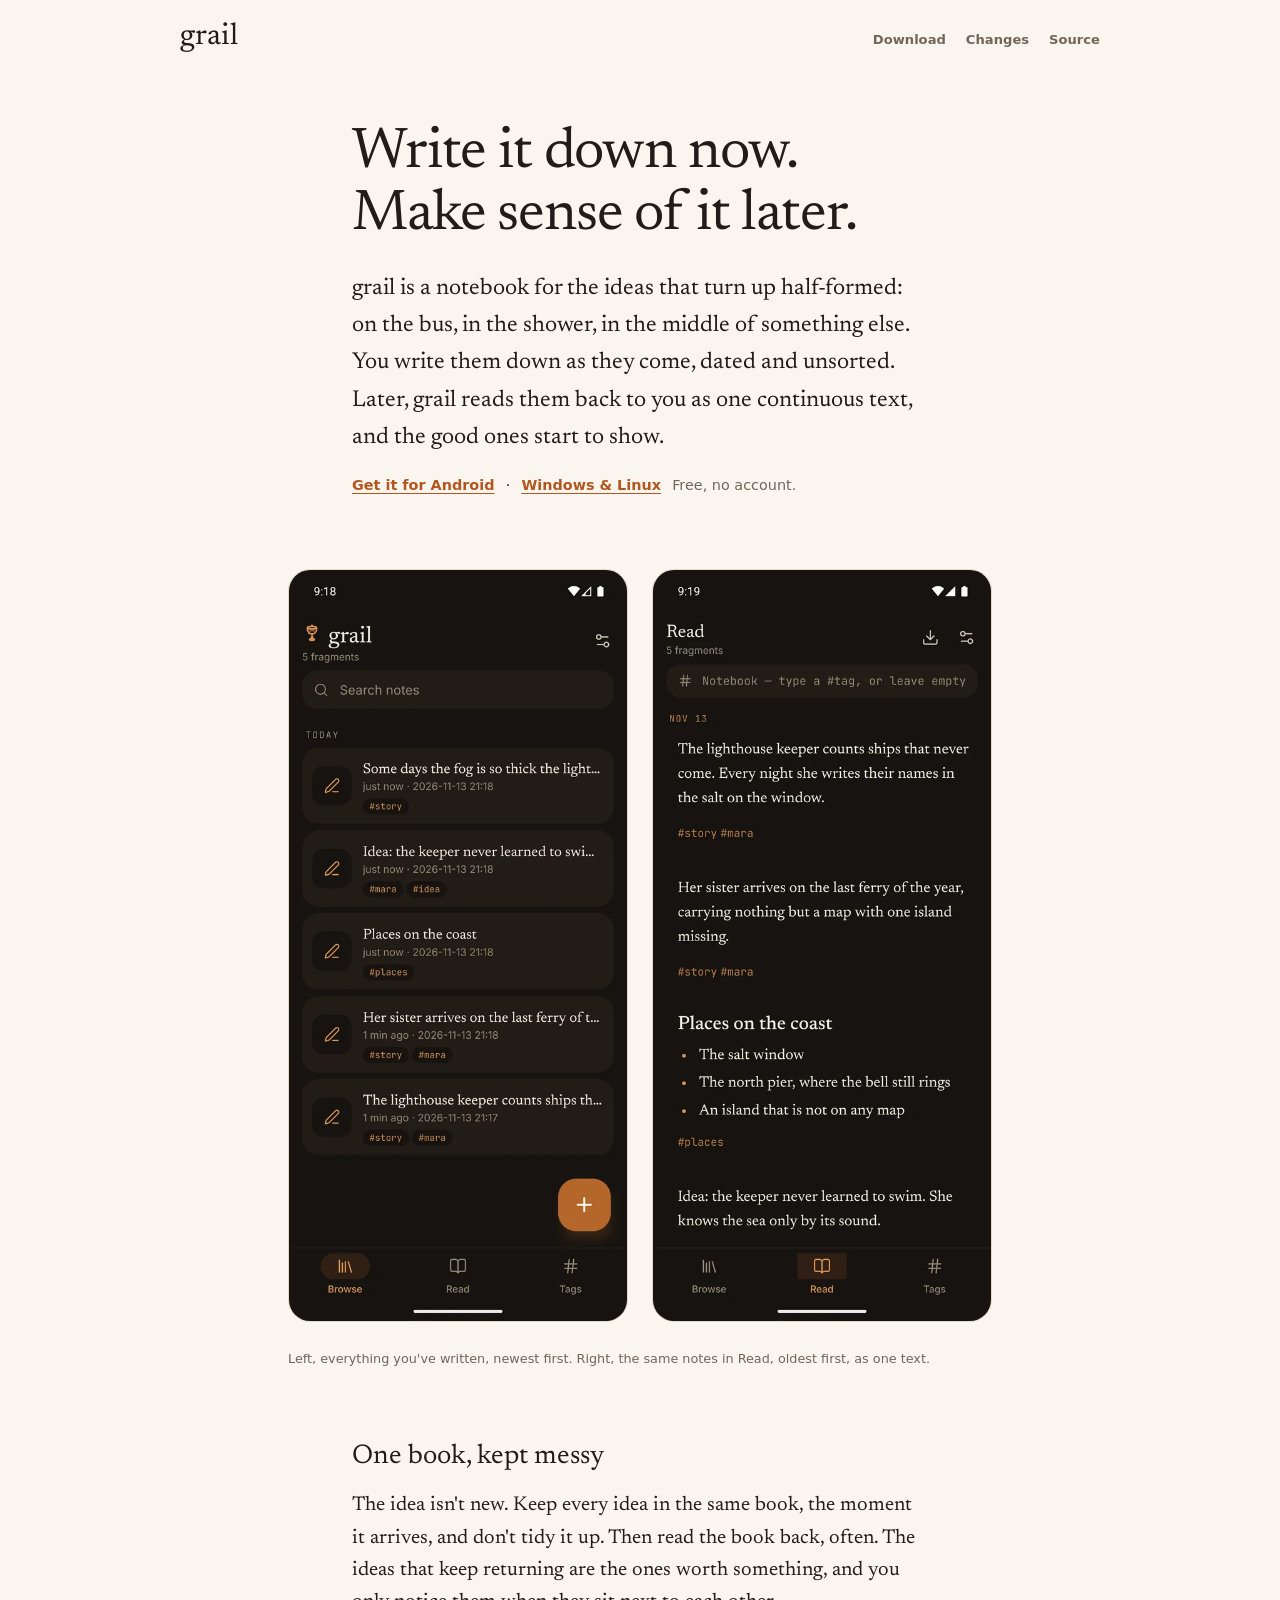
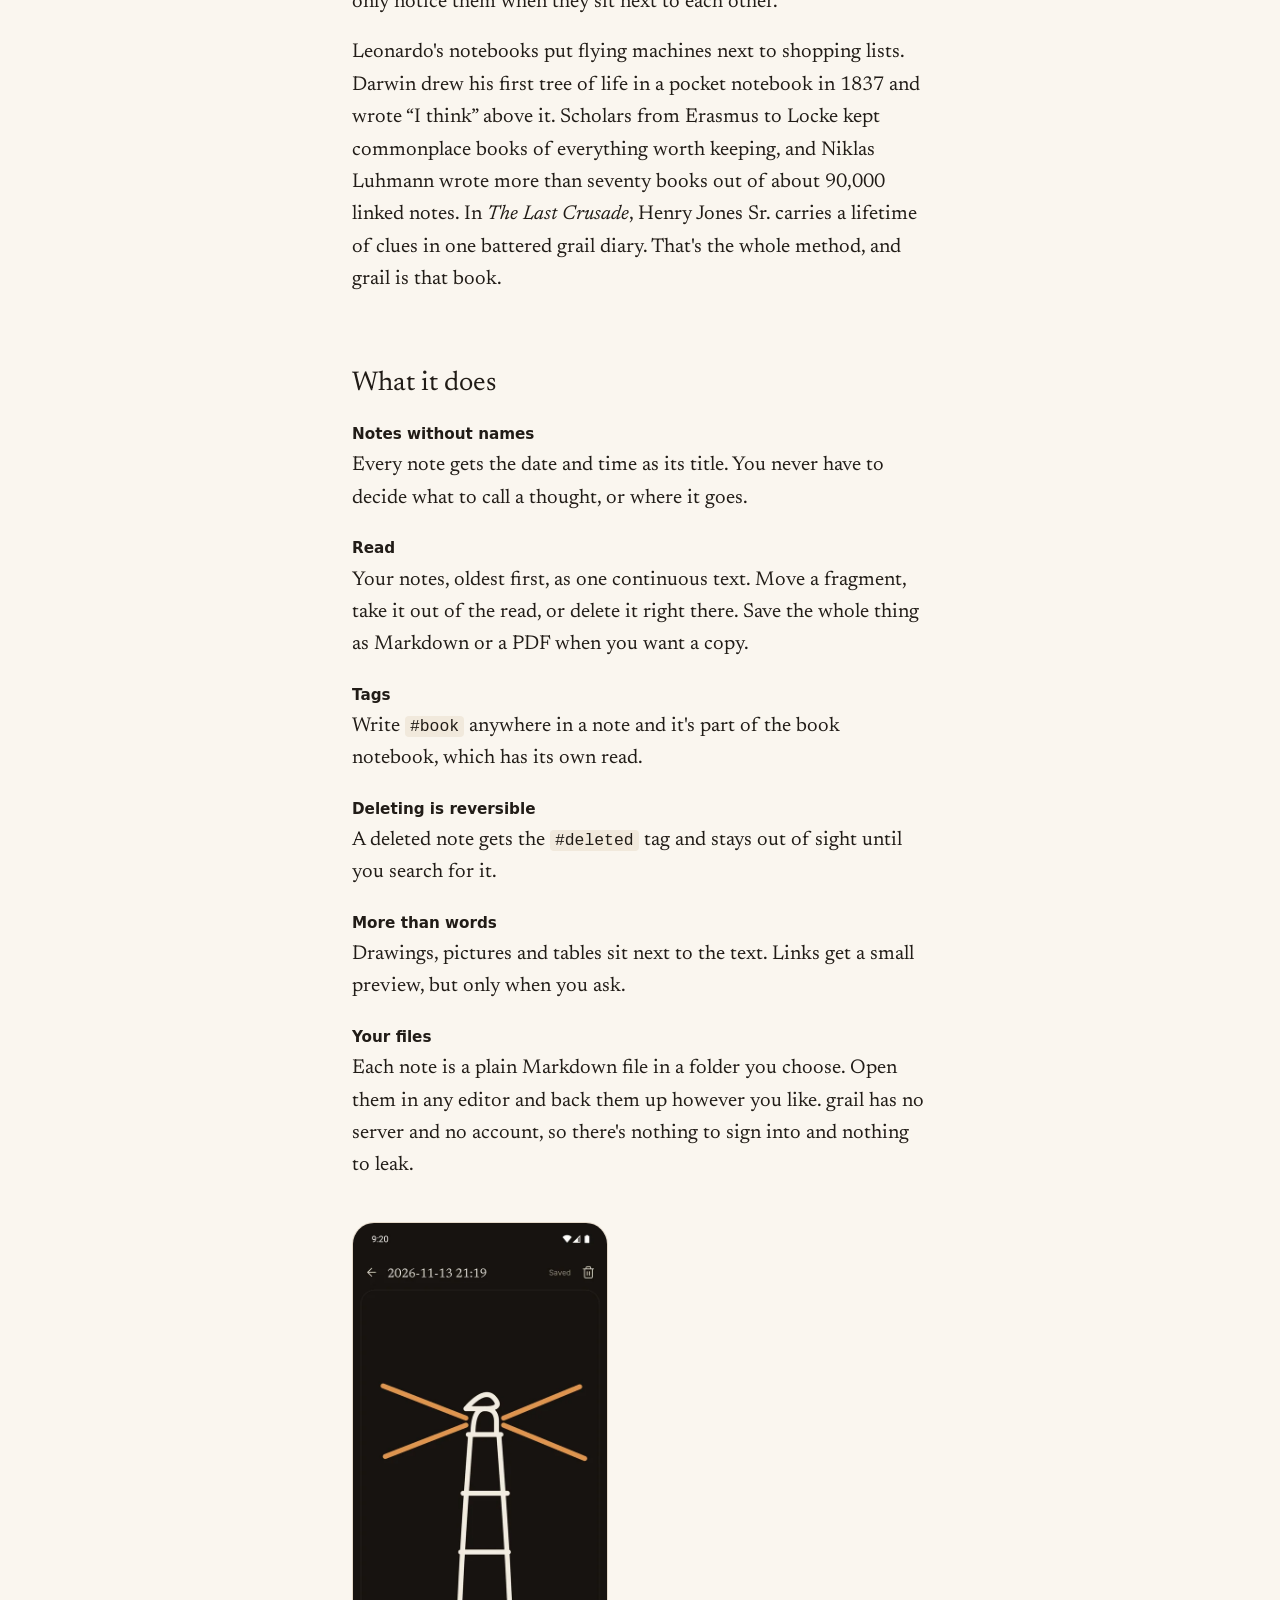
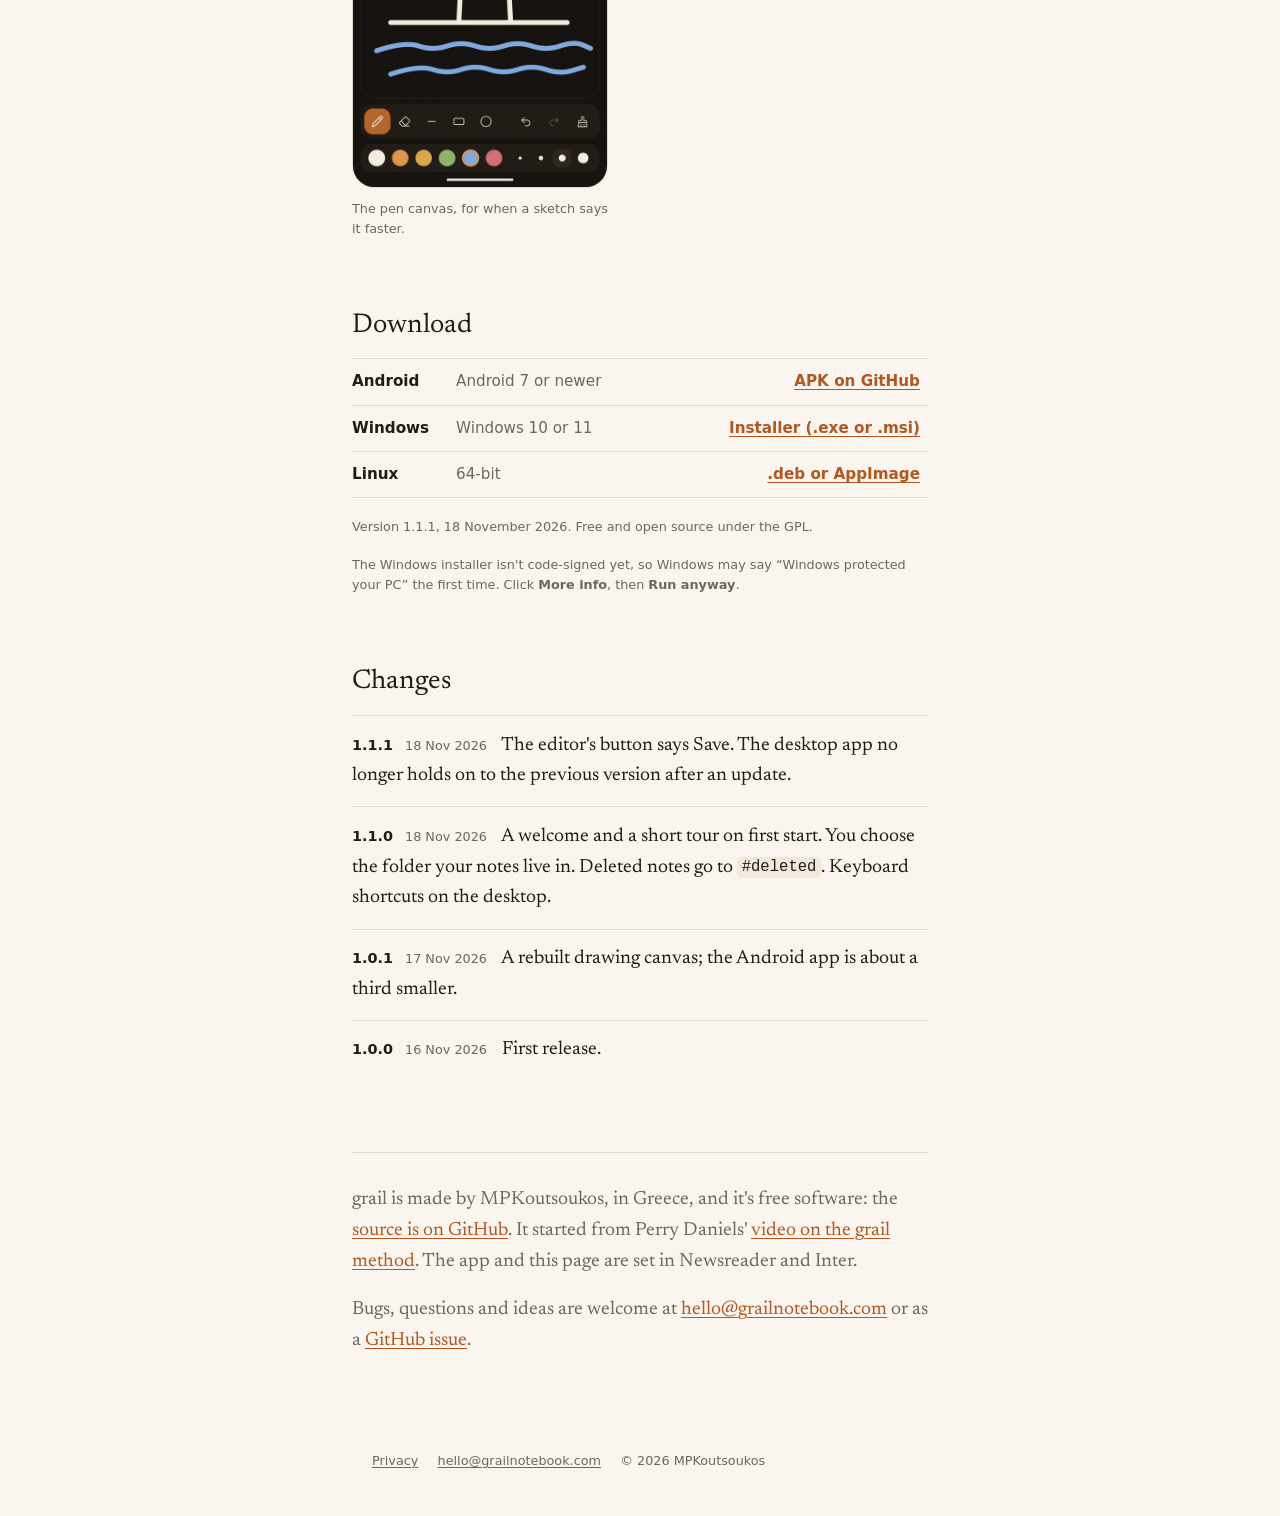
==== commit fd6a8f00: "Downloads: no F-Droid or winget listings" ====
--- a/index.html
+++ b/index.html
@@ -88,8 +88,7 @@
     <tr><th>Windows</th><td>Windows 10 or 11</td><td><a href="https://github.com/MPKoutsoukos/grail-desktop/releases/latest">Installer (.exe or .msi)</a></td></tr>
     <tr><th>Linux</th><td>64-bit</td><td><a href="https://github.com/MPKoutsoukos/grail-desktop/releases/latest">.deb or AppImage</a></td></tr>
   </table>
-  <p class="quiet">Version 1.1.1, 18 November 2026. Free and open source under the GPL. F-Droid and winget listings
-    are on their way.</p>
+  <p class="quiet">Version 1.1.1, 18 November 2026. Free and open source under the GPL.</p>
   <p class="quiet">The Windows installer isn't code-signed yet, so Windows may say “Windows protected your PC” the first
     time. Click <b>More info</b>, then <b>Run anyway</b>.</p>
 </section>
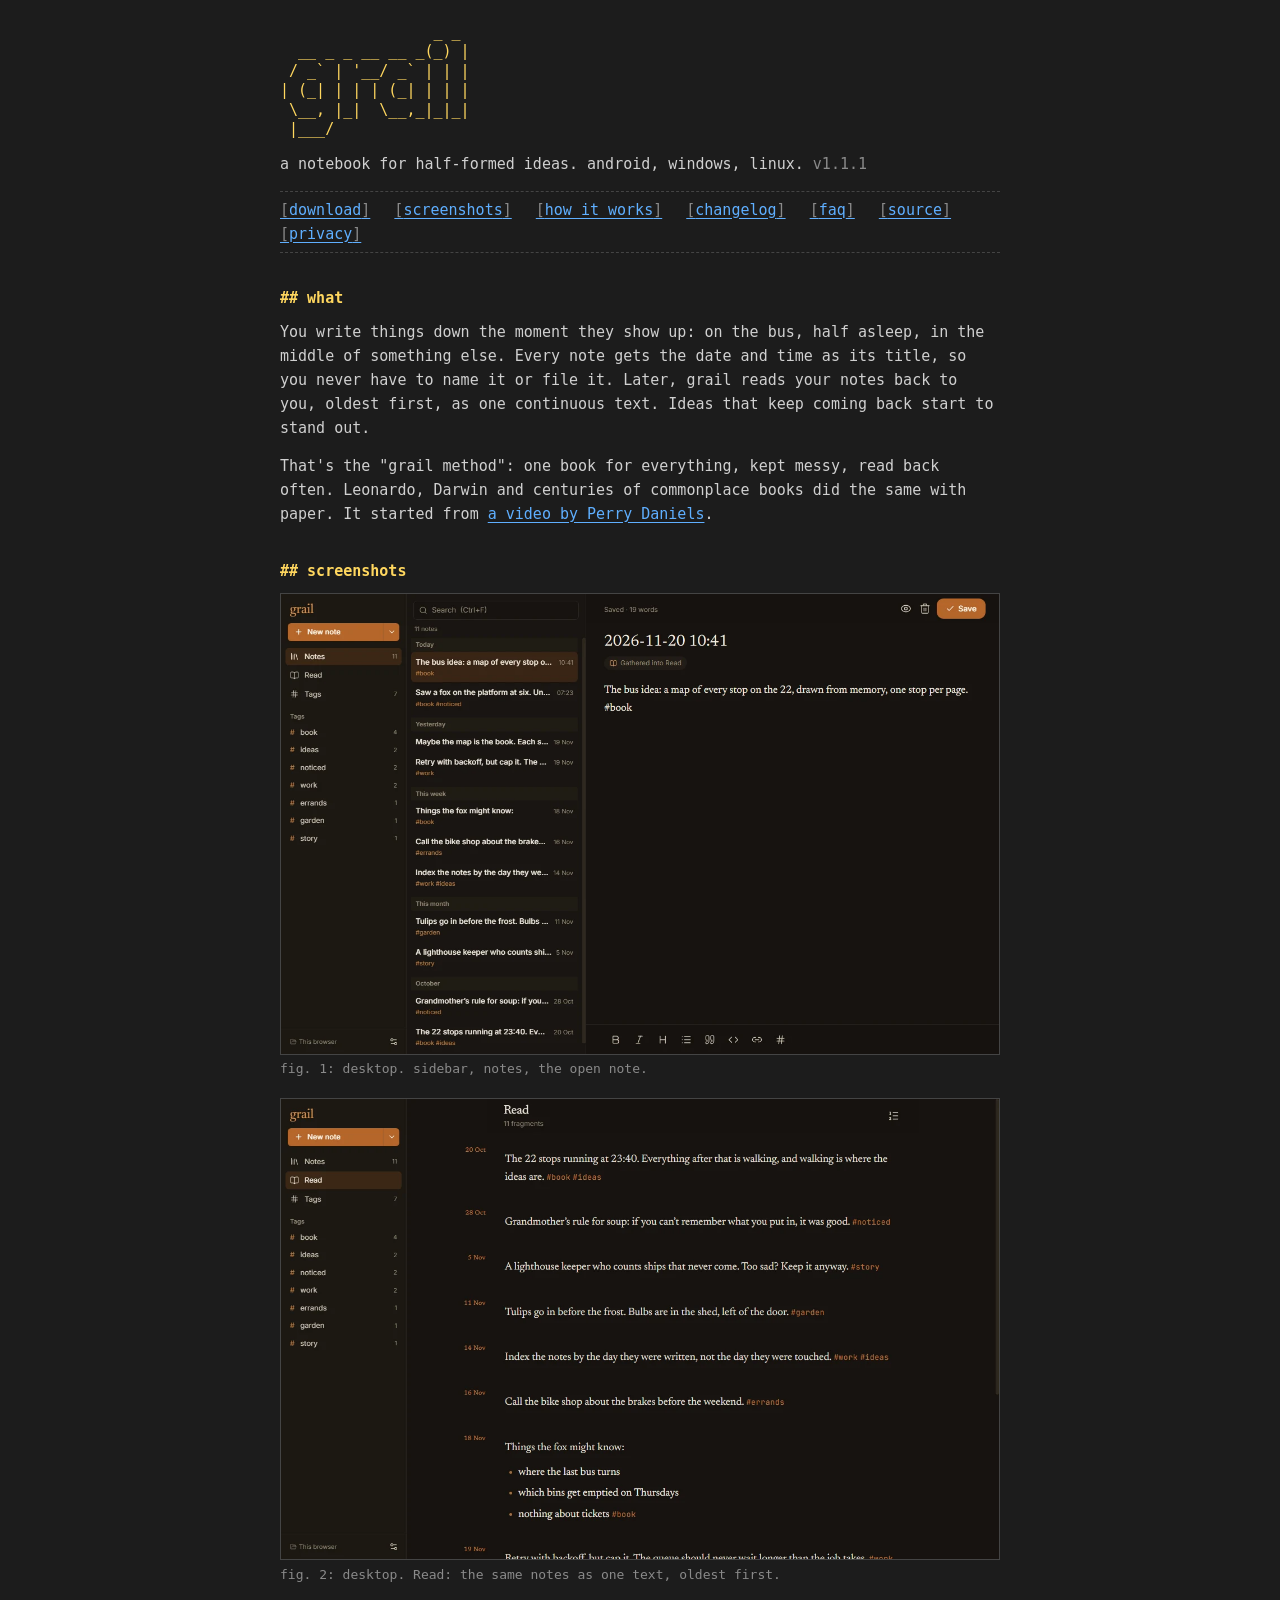
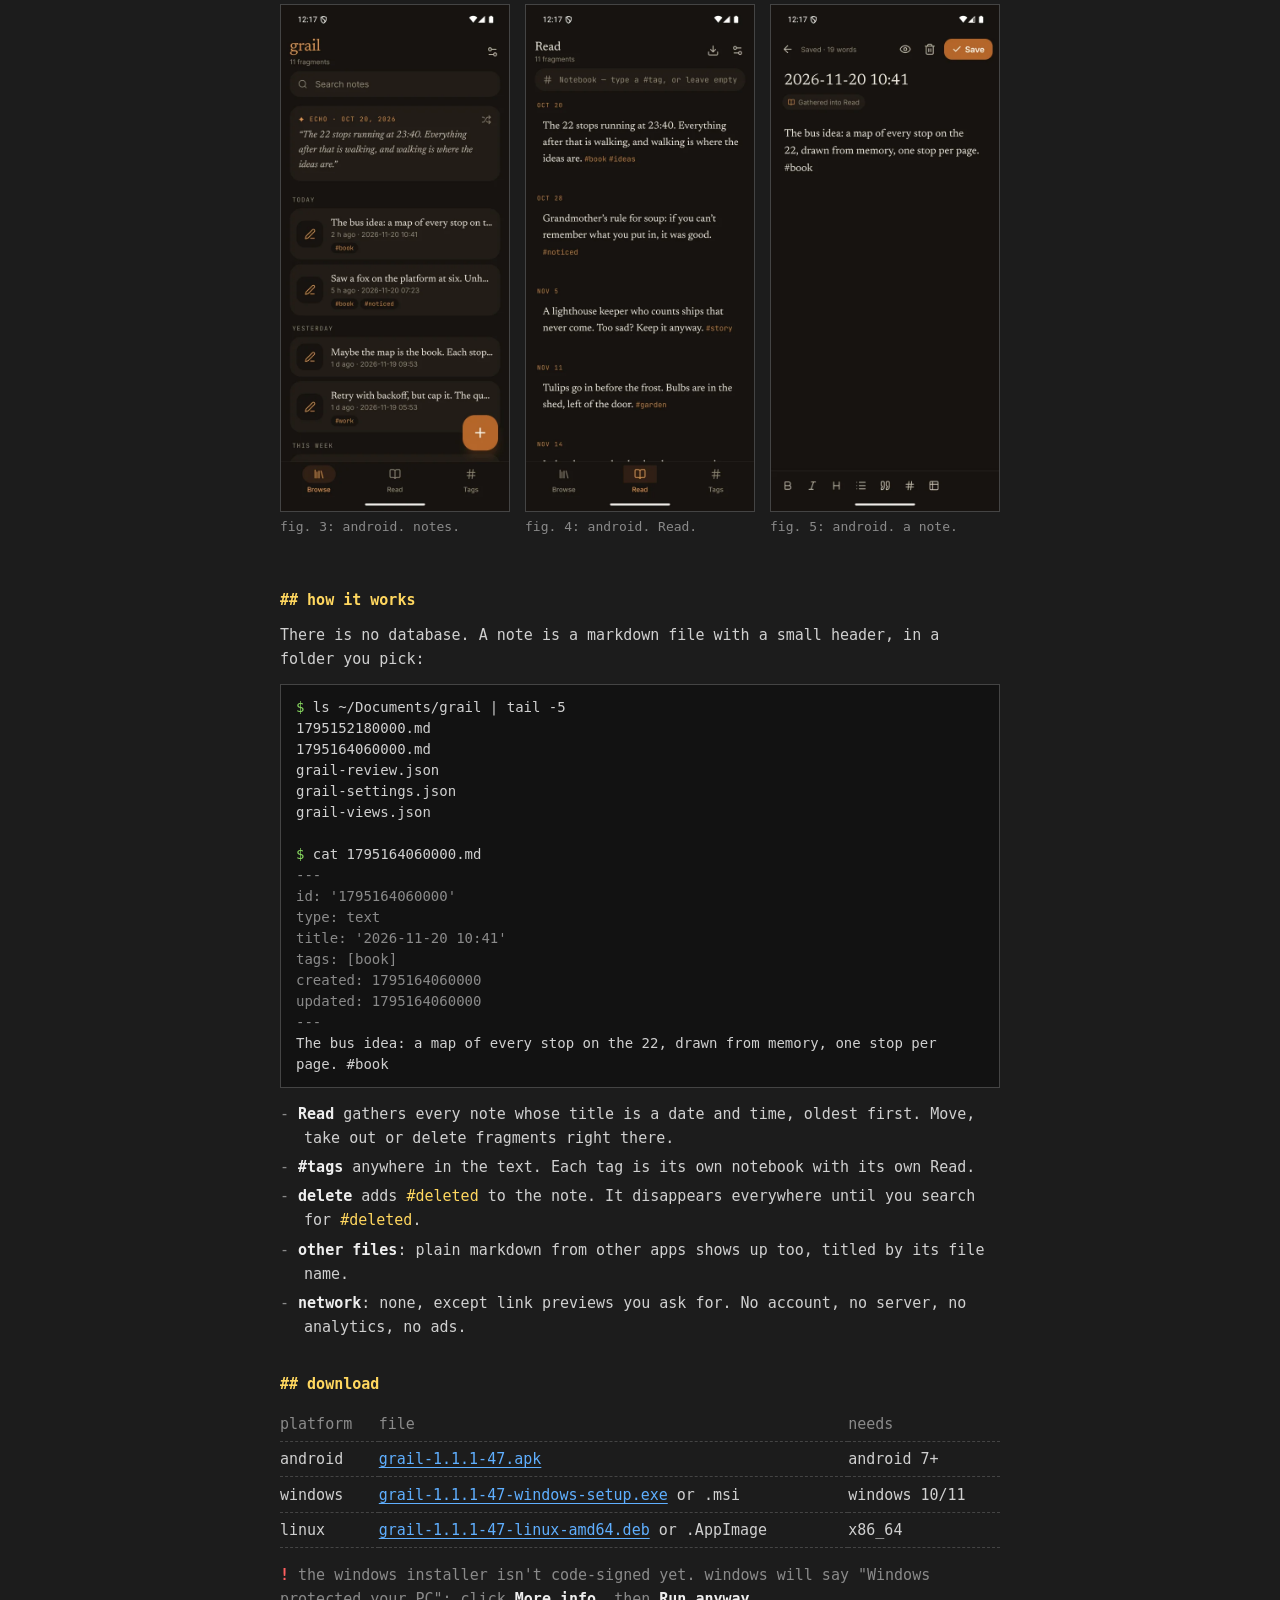
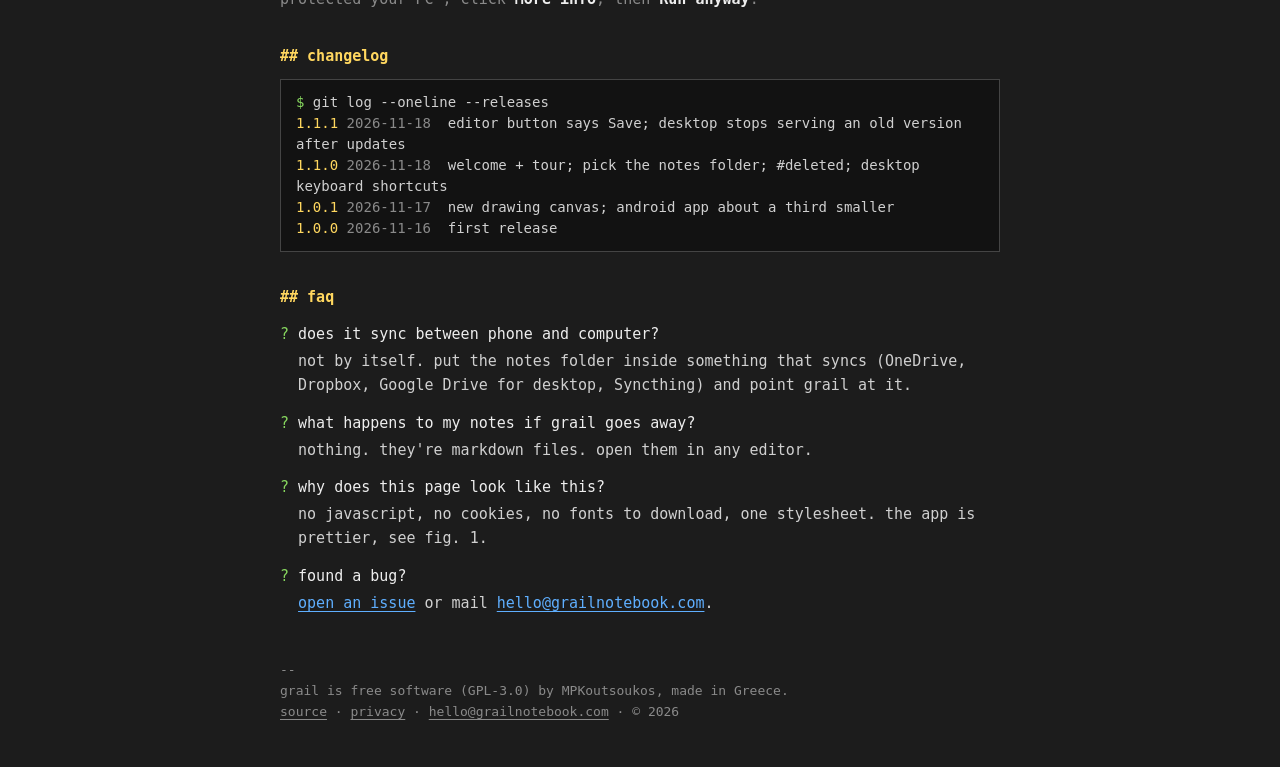
==== commit 13d6ceec: "Rewrite the home page as plain HTML in a terminal style: monospace, xterm colours, ASCII title, ls/c" ====
--- a/index.html
+++ b/index.html
@@ -3,10 +3,10 @@
 <head>
 <meta charset="utf-8">
 <meta name="viewport" content="width=device-width, initial-scale=1">
-<title>grail, a notebook for half-formed ideas</title>
-<meta name="description" content="grail is a notebook for the ideas that turn up half-formed. Write them down as they come; grail reads them back to you as one text. Free for Android, Windows and Linux.">
+<title>grail - a notebook for half-formed ideas</title>
+<meta name="description" content="grail is a notebook for half-formed ideas. Write them down as they come; grail reads them back as one text. Android, Windows, Linux. Free, GPL-3.0.">
 <meta property="og:title" content="grail">
-<meta property="og:description" content="Write it down now. Make sense of it later.">
+<meta property="og:description" content="A notebook for half-formed ideas. Plain markdown files, no account, no server.">
 <meta property="og:image" content="https://grailnotebook.com/og.png">
 <meta property="og:url" content="https://grailnotebook.com/">
 <meta name="twitter:card" content="summary_large_image">
@@ -14,111 +14,113 @@
 <link rel="stylesheet" href="style.css">
 </head>
 <body>
+<div id="page">
 
-<header class="bar">
-  <a class="logo" href="./">grail</a>
-  <nav>
-    <a href="#get">Download</a>
-    <a href="#changes">Changes</a>
-    <a href="https://github.com/MPKoutsoukos/grail">Source</a>
-  </nav>
-</header>
+<pre class="logo" aria-label="grail">
+                 _ _
+  __ _ _ __ __ _(_) |
+ / _` | '__/ _` | | |
+| (_| | | | (_| | | |
+ \__, |_|  \__,_|_|_|
+ |___/
+</pre>
+<p class="tagline">a notebook for half-formed ideas. android, windows, linux. <span class="dim">v1.1.1</span></p>
 
-<main>
+<nav>
+  <a href="#download">download</a>
+  <a href="#screenshots">screenshots</a>
+  <a href="#how">how it works</a>
+  <a href="#changelog">changelog</a>
+  <a href="#faq">faq</a>
+  <a href="https://github.com/MPKoutsoukos/grail">source</a>
+  <a href="privacy/">privacy</a>
+</nav>
 
-<section class="opening">
-  <h1>Write it down now.<br>Make sense of it later.</h1>
-  <p>grail is a notebook for the ideas that turn up half-formed: on the bus, in the shower, in the middle of
-    something else. You write them down as they come, dated and unsorted. Later, grail reads them back to you as
-    one continuous text, and the good ones start to show.</p>
-  <p class="get-line">
-    <a href="https://github.com/MPKoutsoukos/grail/releases/latest">Get it for Android</a>
-    <span aria-hidden="true">·</span>
-    <a href="https://github.com/MPKoutsoukos/grail-desktop/releases/latest">Windows &amp; Linux</a>
-    <span class="quiet">Free, no account.</span>
-  </p>
-</section>
+<h2 id="what">## what</h2>
+<p>You write things down the moment they show up: on the bus, half asleep, in the middle of something else.
+Every note gets the date and time as its title, so you never have to name it or file it. Later, grail reads
+your notes back to you, oldest first, as one continuous text. Ideas that keep coming back start to stand out.</p>
+<p>That's the "grail method": one book for everything, kept messy, read back often. Leonardo, Darwin and
+centuries of commonplace books did the same with paper. It started from
+<a href="https://www.youtube.com/watch?v=_QVYfPnNOg4">a video by Perry Daniels</a>.</p>
 
-<figure class="shots">
-  <img src="shots/browse.webp" alt="grail on a phone: a list of dated, tagged notes" width="540" height="1200">
-  <img src="shots/read.webp" alt="grail's Read view: the same notes as one continuous text" width="540" height="1200">
-  <figcaption>Left, everything you've written, newest first. Right, the same notes in Read, oldest first, as one text.</figcaption>
+<h2 id="screenshots">## screenshots</h2>
+<figure>
+  <a href="shots/desktop-notes.webp"><img src="shots/desktop-notes.webp" alt="grail on the desktop: sidebar with tags, the list of notes, and the open note" width="1280" height="820"></a>
+  <figcaption>fig. 1: desktop. sidebar, notes, the open note.</figcaption>
 </figure>
+<figure>
+  <a href="shots/desktop-read.webp"><img src="shots/desktop-read.webp" alt="grail's Read view on the desktop: the notes as one text, oldest first" width="1280" height="820" loading="lazy"></a>
+  <figcaption>fig. 2: desktop. Read: the same notes as one text, oldest first.</figcaption>
+</figure>
+<div class="phones">
+  <figure><img src="shots/phone-notes.webp" alt="grail on Android: the list of notes" width="540" height="1200" loading="lazy"><figcaption>fig. 3: android. notes.</figcaption></figure>
+  <figure><img src="shots/phone-read.webp" alt="grail on Android: Read" width="540" height="1200" loading="lazy"><figcaption>fig. 4: android. Read.</figcaption></figure>
+  <figure><img src="shots/phone-note.webp" alt="grail on Android: writing a note" width="540" height="1200" loading="lazy"><figcaption>fig. 5: android. a note.</figcaption></figure>
+</div>
 
-<section>
-  <h2>One book, kept messy</h2>
-  <p>The idea isn't new. Keep every idea in the same book, the moment it arrives, and don't tidy it up. Then read
-    the book back, often. The ideas that keep returning are the ones worth something, and you only notice them
-    when they sit next to each other.</p>
-  <p>Leonardo's notebooks put flying machines next to shopping lists. Darwin drew his first tree of life in a pocket
-    notebook in 1837 and wrote “I think” above it. Scholars from Erasmus to Locke kept commonplace books of
-    everything worth keeping, and Niklas Luhmann wrote more than seventy books out of about 90,000 linked notes.
-    In <i>The Last Crusade</i>, Henry Jones Sr. carries a lifetime of clues in one battered grail diary. That's the
-    whole method, and grail is that book.</p>
-</section>
+<h2 id="how">## how it works</h2>
+<p>There is no database. A note is a markdown file with a small header, in a folder you pick:</p>
+<pre class="term"><span class="ps">$</span> ls ~/Documents/grail | tail -5
+1795152180000.md
+1795164060000.md
+grail-review.json
+grail-settings.json
+grail-views.json
 
-<section>
-  <h2>What it does</h2>
-  <dl class="things">
-    <dt>Notes without names</dt>
-    <dd>Every note gets the date and time as its title. You never have to decide what to call a thought, or where it goes.</dd>
-    <dt>Read</dt>
-    <dd>Your notes, oldest first, as one continuous text. Move a fragment, take it out of the read, or delete it right
-      there. Save the whole thing as Markdown or a PDF when you want a copy.</dd>
-    <dt>Tags</dt>
-    <dd>Write <code>#book</code> anywhere in a note and it's part of the book notebook, which has its own read.</dd>
-    <dt>Deleting is reversible</dt>
-    <dd>A deleted note gets the <code>#deleted</code> tag and stays out of sight until you search for it.</dd>
-    <dt>More than words</dt>
-    <dd>Drawings, pictures and tables sit next to the text. Links get a small preview, but only when you ask.</dd>
-    <dt>Your files</dt>
-    <dd>Each note is a plain Markdown file in a folder you choose. Open them in any editor and back them up however you
-      like. grail has no server and no account, so there's nothing to sign into and nothing to leak.</dd>
-  </dl>
-  <figure class="one">
-    <img src="shots/draw.webp" alt="grail's drawing canvas: a lighthouse sketched in a few strokes" width="540" height="1200" loading="lazy">
-    <figcaption>The pen canvas, for when a sketch says it faster.</figcaption>
-  </figure>
-</section>
+<span class="ps">$</span> cat 1795164060000.md
+<span class="dim">---
+id: '1795164060000'
+type: text
+title: '2026-11-20 10:41'
+tags: [book]
+created: 1795164060000
+updated: 1795164060000
+---</span>
+The bus idea: a map of every stop on the 22, drawn from memory, one stop per page. #book</pre>
+<ul>
+  <li><b>Read</b> gathers every note whose title is a date and time, oldest first. Move, take out or delete fragments right there.</li>
+  <li><b>#tags</b> anywhere in the text. Each tag is its own notebook with its own Read.</li>
+  <li><b>delete</b> adds <code>#deleted</code> to the note. It disappears everywhere until you search for <code>#deleted</code>.</li>
+  <li><b>other files</b>: plain markdown from other apps shows up too, titled by its file name.</li>
+  <li><b>network</b>: none, except link previews you ask for. No account, no server, no analytics, no ads.</li>
+</ul>
 
-<section id="get">
-  <h2>Download</h2>
-  <table class="downloads">
-    <tr><th>Android</th><td>Android 7 or newer</td><td><a href="https://github.com/MPKoutsoukos/grail/releases/latest">APK on GitHub</a></td></tr>
-    <tr><th>Windows</th><td>Windows 10 or 11</td><td><a href="https://github.com/MPKoutsoukos/grail-desktop/releases/latest">Installer (.exe or .msi)</a></td></tr>
-    <tr><th>Linux</th><td>64-bit</td><td><a href="https://github.com/MPKoutsoukos/grail-desktop/releases/latest">.deb or AppImage</a></td></tr>
-  </table>
-  <p class="quiet">Version 1.1.1, 18 November 2026. Free and open source under the GPL.</p>
-  <p class="quiet">The Windows installer isn't code-signed yet, so Windows may say “Windows protected your PC” the first
-    time. Click <b>More info</b>, then <b>Run anyway</b>.</p>
-</section>
+<h2 id="download">## download</h2>
+<table>
+  <tr><th>platform</th><th>file</th><th>needs</th></tr>
+  <tr><td>android</td><td><a href="https://github.com/MPKoutsoukos/grail/releases/latest">grail-1.1.1-47.apk</a></td><td>android 7+</td></tr>
+  <tr><td>windows</td><td><a href="https://github.com/MPKoutsoukos/grail-desktop/releases/latest">grail-1.1.1-47-windows-setup.exe</a> or .msi</td><td>windows 10/11</td></tr>
+  <tr><td>linux</td><td><a href="https://github.com/MPKoutsoukos/grail-desktop/releases/latest">grail-1.1.1-47-linux-amd64.deb</a> or .AppImage</td><td>x86_64</td></tr>
+</table>
+<p class="note"><span class="warn">!</span> the windows installer isn't code-signed yet. windows will say "Windows protected your PC";
+click <b>More info</b>, then <b>Run anyway</b>.</p>
 
-<section id="changes">
-  <h2>Changes</h2>
-  <ol class="log">
-    <li><b>1.1.1</b> <time datetime="2026-11-18">18 Nov 2026</time> The editor's button says Save. The desktop app no longer holds on to the previous version after an update.</li>
-    <li><b>1.1.0</b> <time datetime="2026-11-18">18 Nov 2026</time> A welcome and a short tour on first start. You choose the folder your notes live in. Deleted notes go to <code>#deleted</code>. Keyboard shortcuts on the desktop.</li>
-    <li><b>1.0.1</b> <time datetime="2026-11-17">17 Nov 2026</time> A rebuilt drawing canvas; the Android app is about a third smaller.</li>
-    <li><b>1.0.0</b> <time datetime="2026-11-16">16 Nov 2026</time> First release.</li>
-  </ol>
-</section>
+<h2 id="changelog">## changelog</h2>
+<pre class="term"><span class="ps">$</span> git log --oneline --releases
+<span class="hash">1.1.1</span> <span class="dim">2026-11-18</span>  editor button says Save; desktop stops serving an old version after updates
+<span class="hash">1.1.0</span> <span class="dim">2026-11-18</span>  welcome + tour; pick the notes folder; #deleted; desktop keyboard shortcuts
+<span class="hash">1.0.1</span> <span class="dim">2026-11-17</span>  new drawing canvas; android app about a third smaller
+<span class="hash">1.0.0</span> <span class="dim">2026-11-16</span>  first release</pre>
 
-<section class="colophon">
-  <p>grail is made by MPKoutsoukos, in Greece, and it's free software: the
-    <a href="https://github.com/MPKoutsoukos/grail">source is on GitHub</a>. It started from Perry Daniels'
-    <a href="https://www.youtube.com/watch?v=_QVYfPnNOg4">video on the grail method</a>. The app and this page are set
-    in Newsreader and Inter.</p>
-  <p>Bugs, questions and ideas are welcome at <a href="mailto:hello@grailnotebook.com">hello@grailnotebook.com</a> or
-    as a <a href="https://github.com/MPKoutsoukos/grail/issues">GitHub issue</a>.</p>
-</section>
+<h2 id="faq">## faq</h2>
+<dl>
+  <dt>does it sync between phone and computer?</dt>
+  <dd>not by itself. put the notes folder inside something that syncs (OneDrive, Dropbox, Google Drive for desktop, Syncthing) and point grail at it.</dd>
+  <dt>what happens to my notes if grail goes away?</dt>
+  <dd>nothing. they're markdown files. open them in any editor.</dd>
+  <dt>why does this page look like this?</dt>
+  <dd>no javascript, no cookies, no fonts to download, one stylesheet. the app is prettier, see fig. 1.</dd>
+  <dt>found a bug?</dt>
+  <dd><a href="https://github.com/MPKoutsoukos/grail/issues">open an issue</a> or mail <a href="mailto:hello@grailnotebook.com">hello@grailnotebook.com</a>.</dd>
+</dl>
 
-</main>
+<pre class="footer">
+--
+grail is free software (GPL-3.0) by MPKoutsoukos, made in Greece.
+<a href="https://github.com/MPKoutsoukos/grail">source</a> · <a href="privacy/">privacy</a> · <a href="mailto:hello@grailnotebook.com">hello@grailnotebook.com</a> · © 2026
+</pre>
 
-<footer>
-  <a href="privacy/">Privacy</a>
-  <a href="mailto:hello@grailnotebook.com">hello@grailnotebook.com</a>
-  <span>© 2026 MPKoutsoukos</span>
-</footer>
-
+</div>
 </body>
 </html>
--- a/style.css
+++ b/style.css
@@ -1,88 +1,122 @@
-/* grailnotebook.com: one reading column, set like a page of a notebook. */
-@font-face { font-family: Inter; font-weight: 400; src: url(fonts/Inter_400Regular.ttf); font-display: swap; }
-@font-face { font-family: Inter; font-weight: 600; src: url(fonts/Inter_600SemiBold.ttf); font-display: swap; }
-@font-face { font-family: Inter; font-weight: 700; src: url(fonts/Inter_700Bold.ttf); font-display: swap; }
-@font-face { font-family: News; src: url(fonts/Newsreader_400Regular.ttf); font-display: swap; }
-@font-face { font-family: News; font-style: italic; src: url(fonts/Newsreader_400Regular_Italic.ttf); font-display: swap; }
+/* grailnotebook.com
+ *
+ * one stylesheet, no fonts to download, no javascript.
+ * colours are from the xterm 256-colour palette.
+ */
 
 :root {
-  --bg: #faf6ef; --text: #211c17; --dim: #6f665c; --line: #e4d9c9; --accent: #b4561f; --code: #f1e9dc;
-  --measure: 36rem;
-}
-* { box-sizing: border-box; }
-html { -webkit-text-size-adjust: 100%; }
-body { margin: 0; background: var(--bg); color: var(--text); font: 20px/1.62 News, Georgia, serif; overflow-x: hidden; }
-img { max-width: 100%; height: auto; display: block; }
-a { color: var(--accent); text-decoration-thickness: 1px; text-underline-offset: .18em; }
-a:hover { text-decoration-thickness: 2px; }
-code { font: .82em ui-monospace, Consolas, monospace; background: var(--code); padding: .08em .3em; border-radius: 4px; }
-::selection { background: #f0cfa8; }
+	color-scheme: dark;
 
-/* the bar: wordmark and three plain links */
-.bar { max-width: 60rem; margin: 0 auto; padding: 1.4rem 1.25rem; display: flex; align-items: baseline; gap: 1.5rem; }
-.logo { font: 1.9rem/1 News, Georgia, serif; color: var(--text); text-decoration: none; margin-right: auto; }
-.bar nav { display: flex; gap: 1.25rem; font: 600 .82rem Inter, system-ui, sans-serif; }
-.bar nav a { color: var(--dim); text-decoration: none; }
-.bar nav a:hover { color: var(--text); }
+	--bg: #1c1c1c;     /* 234 */
+	--panel: #262626;  /* 235 */
+	--line: #444444;   /* 238 */
+	--fg: #d0d0d0;     /* 252 */
+	--dim: #8a8a8a;    /* 245 */
+	--head: #ffd75f;   /* 221 */
+	--link: #5fafff;   /* 75 */
+	--prompt: #87d75f; /* 113 */
+	--warn: #ff5f5f;   /* 203 */
 
-main { padding: 0 1.25rem; }
-main > section, main > figure { max-width: var(--measure); margin-left: auto; margin-right: auto; }
-section { margin-top: 4.5rem; margin-bottom: 4.5rem; }
-p { margin: 0 0 1.1rem; }
-
-h1 { font: 400 clamp(2.4rem, 7vw, 3.6rem)/1.08 News, Georgia, serif; letter-spacing: -.02em; margin: 3rem 0 1.4rem; }
-h2 { font: 400 1.7rem/1.2 News, Georgia, serif; margin: 0 0 1rem; }
-.opening { margin-top: 2rem; }
-.opening p { font-size: 1.15em; }
-.get-line { font-family: Inter, system-ui, sans-serif; font-size: .9rem !important; display: flex; flex-wrap: wrap; gap: .4rem .7rem; align-items: baseline; }
-.get-line a { font-weight: 600; }
-.quiet { color: var(--dim); font-family: Inter, system-ui, sans-serif; font-size: .8rem; line-height: 1.55; }
-.get-line .quiet { font-size: .9rem; }
-
-/* screenshots: shown as they are, flat, a little wider than the text */
-figure { margin: 0; }
-.shots { max-width: 44rem !important; display: grid; grid-template-columns: 1fr 1fr; gap: 1.5rem; }
-.shots img, .one img { border-radius: 22px; border: 1px solid var(--line); background: #16130f; }
-figcaption { grid-column: 1 / -1; color: var(--dim); font: .8rem/1.5 Inter, system-ui, sans-serif; margin-top: .2rem; }
-.one { max-width: 16rem; margin: 2.5rem 0 0; }
-.one figcaption { margin-top: .7rem; }
-
-/* what it does: a definition list, not cards */
-.things { margin: 0; }
-.things dt { font: 600 .95rem/1.4 Inter, system-ui, sans-serif; margin-top: 1.5rem; }
-.things dd { margin: .25rem 0 0; }
-
-/* downloads: a plain table */
-.downloads { width: 100%; border-collapse: collapse; font: .95rem/1.4 Inter, system-ui, sans-serif; margin: .5rem 0 1.2rem; }
-.downloads th, .downloads td { text-align: left; padding: .75rem .5rem .75rem 0; border-top: 1px solid var(--line); vertical-align: baseline; }
-.downloads tr:last-child th, .downloads tr:last-child td { border-bottom: 1px solid var(--line); }
-.downloads th { font-weight: 600; width: 6.5rem; }
-.downloads td:nth-child(2) { color: var(--dim); }
-.downloads td:last-child { text-align: right; }
-.downloads a { font-weight: 600; }
-
-/* changes: dated, newest first */
-.log { list-style: none; padding: 0; margin: 0; font-size: .95em; }
-.log li { padding: .9rem 0; border-top: 1px solid var(--line); }
-.log b { font: 600 .9rem Inter, system-ui, sans-serif; margin-right: .5rem; }
-.log time { font: .8rem Inter, system-ui, sans-serif; color: var(--dim); margin-right: .7rem; }
-
-.colophon { border-top: 1px solid var(--line); padding-top: 2rem; color: var(--dim); font-size: .95em; }
-
-footer { max-width: var(--measure); margin: 0 auto; padding: 1.5rem 1.25rem 3rem; display: flex; flex-wrap: wrap; gap: 1.2rem;
-  font: .8rem Inter, system-ui, sans-serif; color: var(--dim); }
-footer a { color: var(--dim); }
-
-@media (max-width: 560px) {
-  body { font-size: 18px; }
-  .shots { gap: .8rem; }
-  .downloads td:nth-child(2) { display: none; }
+	--mono: ui-monospace, "Cascadia Mono", "Cascadia Code", Consolas, "DejaVu Sans Mono", "Liberation Mono", Menlo, monospace;
 }
 
-/* plain text pages (privacy policy) */
-main.doc { max-width: 40rem; margin: 0 auto; padding: 2.5rem 1.25rem 4rem; font-size: .9em; }
-main.doc h1 { font-size: 2.4rem; margin: 1rem 0 .4rem; }
-main.doc h2 { font-size: 1.35rem; margin: 2.2rem 0 .4rem; }
-.meta { color: var(--dim); font: .85rem Inter, system-ui, sans-serif; }
-.lead { font-size: 1.1rem; border-left: 3px solid var(--accent); padding-left: 1rem; }
-main.doc footer { margin-top: 3rem; padding: 0; }
+* { box-sizing: border-box; }
+
+html, body {
+	margin: 0;
+	background: var(--bg);
+	color: var(--fg);
+	font: 15px/1.6 var(--mono);
+	-webkit-text-size-adjust: 100%;
+}
+
+#page {
+	max-width: 50rem;
+	margin: 0 auto;
+	padding: 1.5rem 1rem 3rem;
+}
+
+a { color: var(--link); text-underline-offset: .2em; }
+a:hover { color: #87d7ff; }
+a:focus-visible { outline: 2px solid var(--head); outline-offset: 2px; }
+::selection { background: var(--prompt); color: var(--bg); }
+
+.dim { color: var(--dim); }
+b { color: #eeeeee; }
+
+pre { margin: 0; font: inherit; overflow-x: auto; }
+code { font: inherit; color: var(--head); }
+
+.logo { color: var(--head); font-size: 15px; line-height: 1.3; }
+.tagline { margin: .8rem 0 1rem; }
+
+nav {
+	padding: .4rem 0;
+	border-top: 1px dashed var(--line);
+	border-bottom: 1px dashed var(--line);
+}
+nav a { margin-right: 1rem; white-space: nowrap; }
+nav a::before { content: "["; color: var(--dim); }
+nav a::after { content: "]"; color: var(--dim); }
+
+h2 {
+	margin: 2.2rem 0 .7rem;
+	color: var(--head);
+	font-size: 15px;
+	font-weight: 700;
+}
+
+p { margin: 0 0 .9rem; }
+
+ul { margin: .9rem 0; padding-left: 0; list-style: none; }
+ul li { padding-left: 1.6em; text-indent: -1.6em; margin-bottom: .35rem; }
+ul li::before { content: "- "; color: var(--dim); }
+
+.term {
+	padding: .8rem 1rem;
+	background: #121212;
+	border: 1px solid var(--line);
+	font-size: 14px;
+	line-height: 1.5;
+	white-space: pre-wrap;
+	overflow-wrap: anywhere;
+}
+.ps { color: var(--prompt); }
+.hash { color: var(--head); }
+
+figure { margin: 0 0 1.2rem; }
+figure img { display: block; width: 100%; height: auto; border: 1px solid var(--line); }
+figcaption { color: var(--dim); font-size: 13px; margin-top: .3rem; }
+.phones { display: grid; grid-template-columns: repeat(3, 1fr); gap: 1rem; }
+
+table { width: 100%; border-collapse: collapse; margin: .2rem 0 1rem; }
+th, td { text-align: left; padding: .35rem .8rem .35rem 0; border-bottom: 1px dashed var(--line); vertical-align: top; }
+th { color: var(--dim); font-weight: 400; }
+
+.note { color: var(--dim); }
+.warn { color: var(--warn); font-weight: 700; }
+
+dl { margin: 0; }
+dt { color: #eeeeee; margin-top: .9rem; }
+dt::before { content: "? "; color: var(--prompt); }
+dd { margin: .2rem 0 0 2ch; color: var(--fg); }
+
+.footer { margin-top: 3rem; color: var(--dim); font-size: 13px; white-space: pre-wrap; }
+.footer a { color: var(--dim); }
+
+@media (max-width: 600px) {
+	html, body { font-size: 14px; }
+	.logo { font-size: 11px; }
+	.phones { grid-template-columns: repeat(3, 1fr); gap: .5rem; }
+	td:nth-child(3), th:nth-child(3) { display: none; }
+}
+
+/* the privacy page */
+main.doc { max-width: 50rem; margin: 0 auto; padding: 1.5rem 1rem 3rem; }
+main.doc h1 { color: var(--head); font-size: 15px; margin: 1.5rem 0 .3rem; }
+main.doc h1::before { content: "# "; }
+main.doc h2 { margin: 1.8rem 0 .4rem; }
+main.doc h2::before { content: "## "; }
+.meta { color: var(--dim); }
+.lead { border-left: 2px solid var(--prompt); padding-left: 1ch; }
+main.doc footer { margin-top: 2.5rem; padding-top: .8rem; border-top: 1px dashed var(--line); display: flex; gap: 1.5rem; flex-wrap: wrap; }
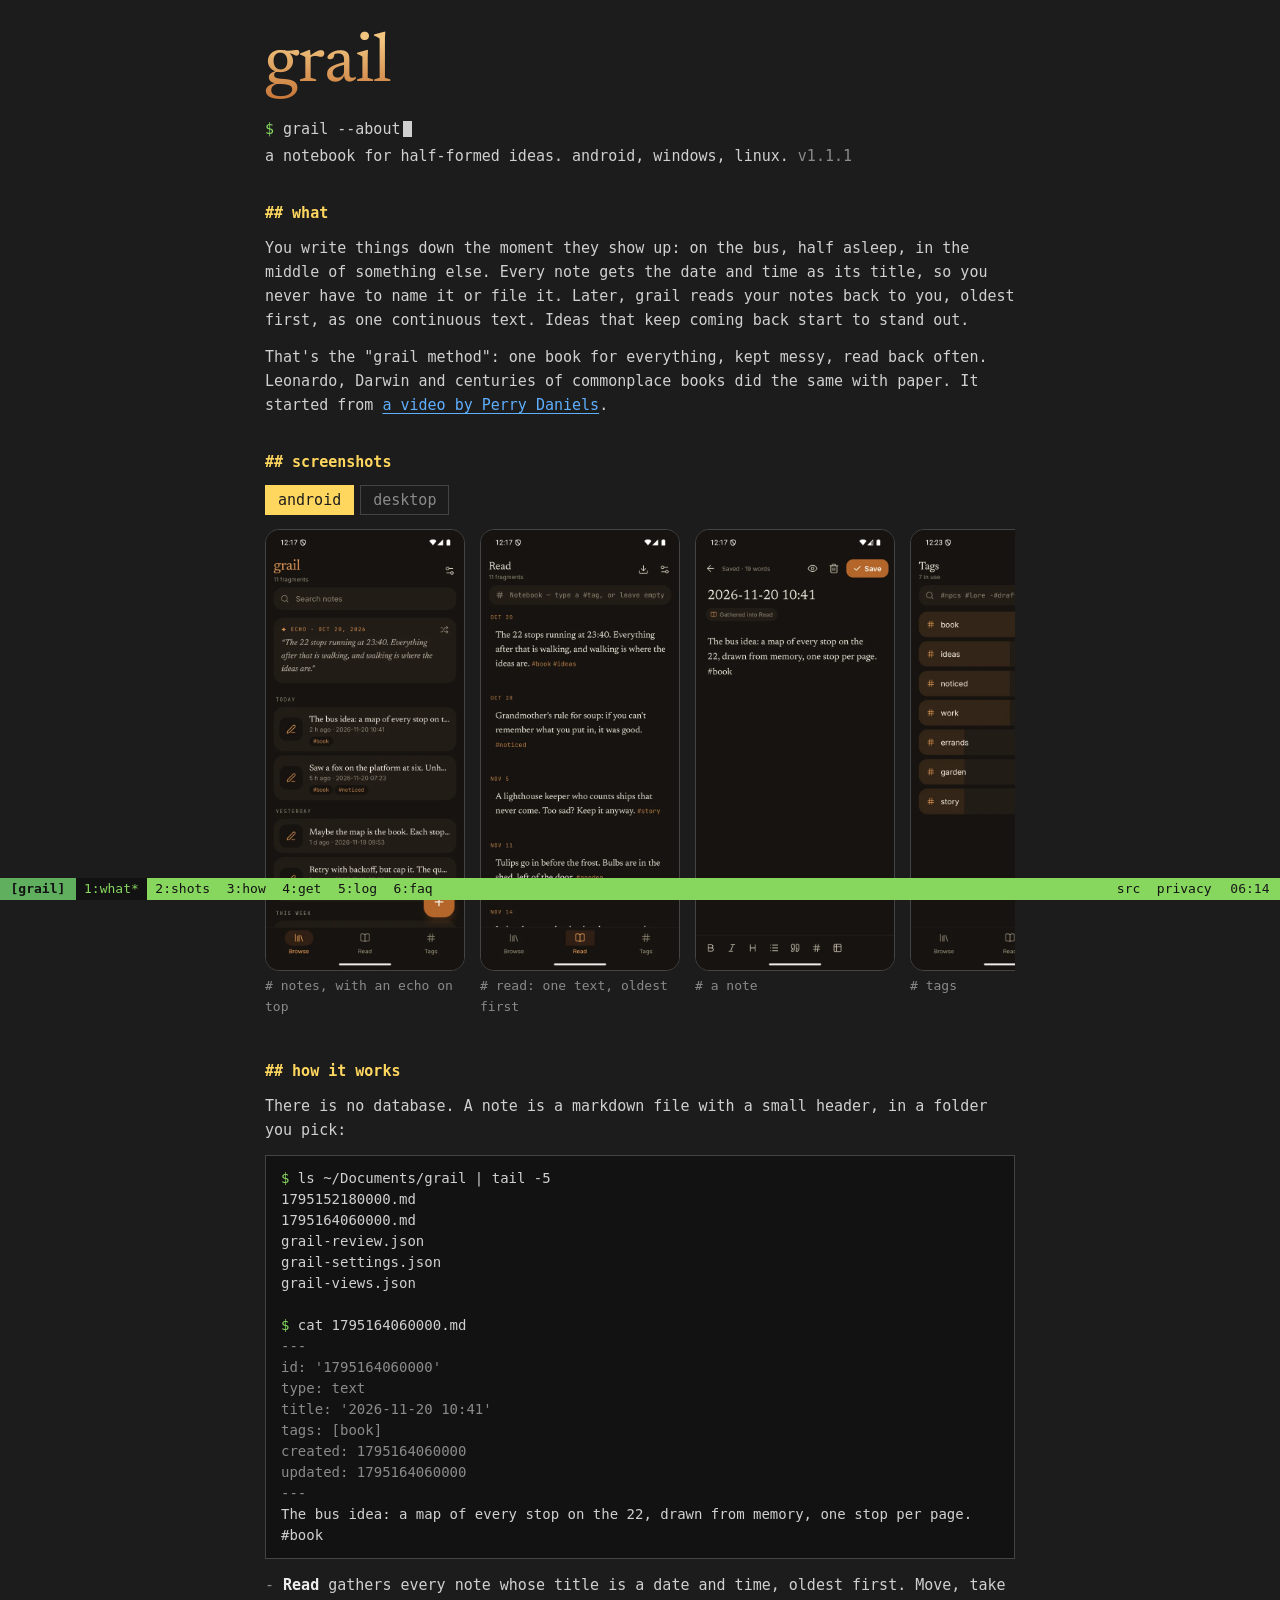
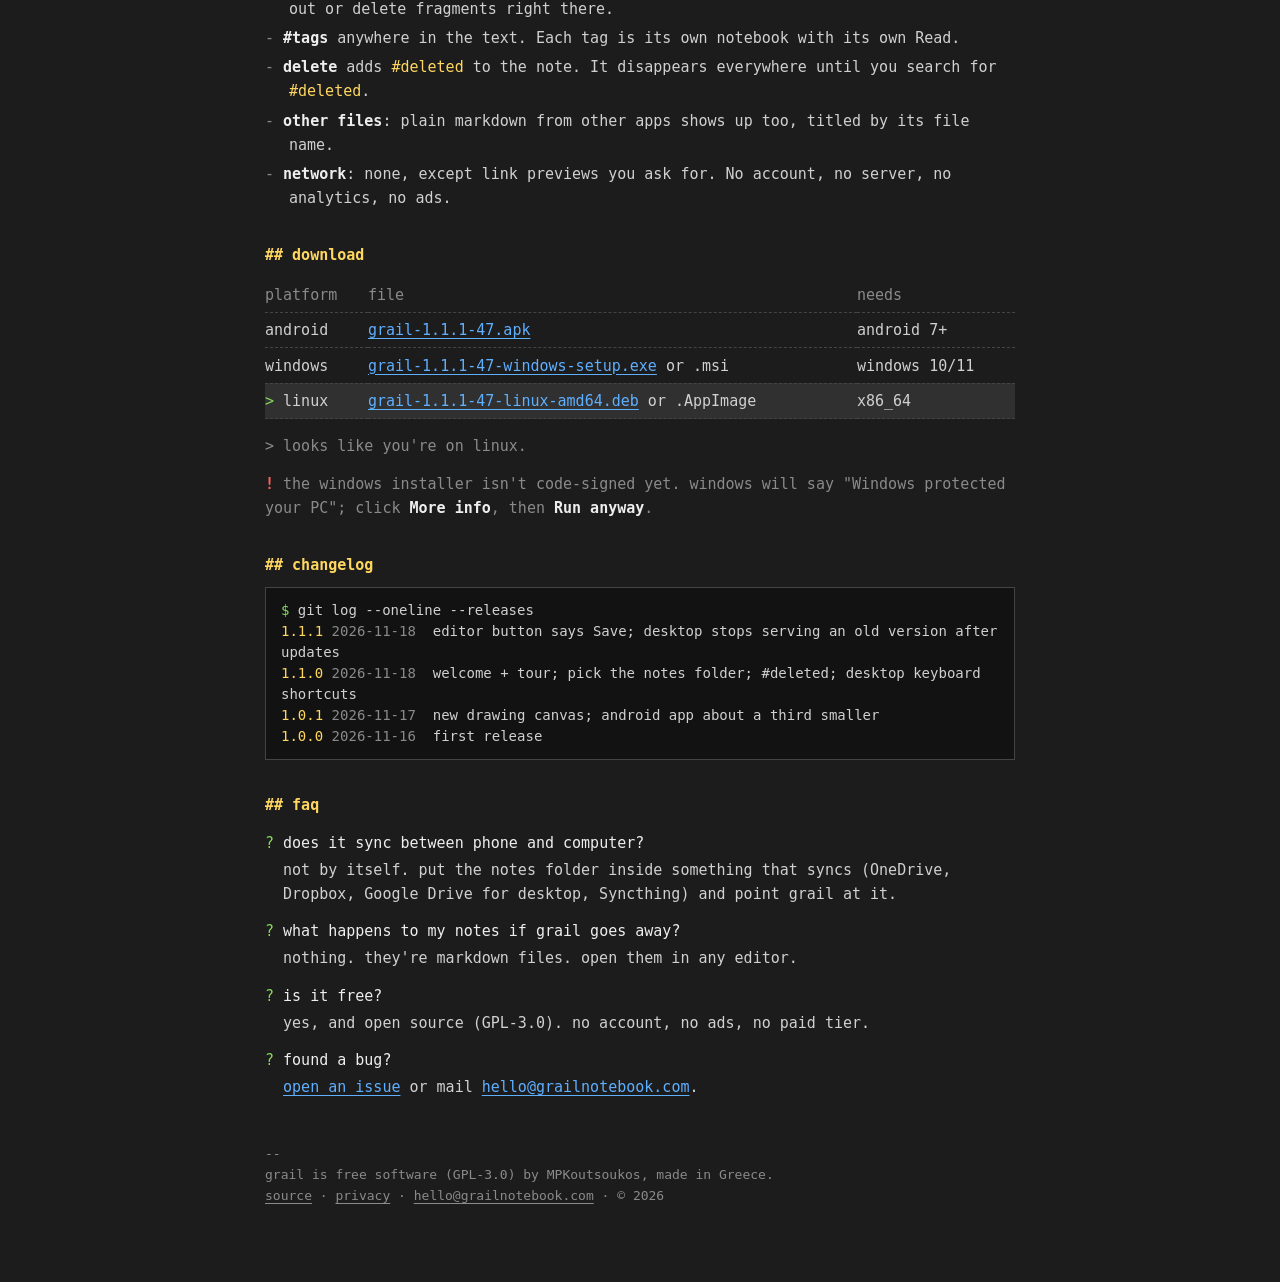
==== commit 5f51dfb6: "Home page: the gold grail wordmark again, a typed prompt, screenshot tabs with Android first (five p" ====
--- a/index.html
+++ b/index.html
@@ -16,50 +16,45 @@
 <body>
 <div id="page">
 
-<pre class="logo" aria-label="grail">
-                 _ _
-  __ _ _ __ __ _(_) |
- / _` | '__/ _` | | |
-| (_| | | | (_| | | |
- \__, |_|  \__,_|_|_|
- |___/
-</pre>
-<p class="tagline">a notebook for half-formed ideas. android, windows, linux. <span class="dim">v1.1.1</span></p>
+<header id="top">
+<h1 class="wordmark">grail</h1>
+<p class="tagline"><span class="ps">$</span> <span id="typed" data-text="grail --about">grail --about</span><span class="cursor" aria-hidden="true"></span></p>
+<p class="about">a notebook for half-formed ideas. android, windows, linux. <span class="dim">v1.1.1</span></p>
+</header>
 
-<nav>
-  <a href="#download">download</a>
-  <a href="#screenshots">screenshots</a>
-  <a href="#how">how it works</a>
-  <a href="#changelog">changelog</a>
-  <a href="#faq">faq</a>
-  <a href="https://github.com/MPKoutsoukos/grail">source</a>
-  <a href="privacy/">privacy</a>
-</nav>
-
-<h2 id="what">## what</h2>
+<section id="what" data-win="what">
+<h2>## what</h2>
 <p>You write things down the moment they show up: on the bus, half asleep, in the middle of something else.
 Every note gets the date and time as its title, so you never have to name it or file it. Later, grail reads
 your notes back to you, oldest first, as one continuous text. Ideas that keep coming back start to stand out.</p>
 <p>That's the "grail method": one book for everything, kept messy, read back often. Leonardo, Darwin and
 centuries of commonplace books did the same with paper. It started from
 <a href="https://www.youtube.com/watch?v=_QVYfPnNOg4">a video by Perry Daniels</a>.</p>
+</section>
 
-<h2 id="screenshots">## screenshots</h2>
-<figure>
-  <a href="shots/desktop-notes.webp"><img src="shots/desktop-notes.webp" alt="grail on the desktop: sidebar with tags, the list of notes, and the open note" width="1280" height="820"></a>
-  <figcaption>fig. 1: desktop. sidebar, notes, the open note.</figcaption>
-</figure>
-<figure>
-  <a href="shots/desktop-read.webp"><img src="shots/desktop-read.webp" alt="grail's Read view on the desktop: the notes as one text, oldest first" width="1280" height="820" loading="lazy"></a>
-  <figcaption>fig. 2: desktop. Read: the same notes as one text, oldest first.</figcaption>
-</figure>
-<div class="phones">
-  <figure><img src="shots/phone-notes.webp" alt="grail on Android: the list of notes" width="540" height="1200" loading="lazy"><figcaption>fig. 3: android. notes.</figcaption></figure>
-  <figure><img src="shots/phone-read.webp" alt="grail on Android: Read" width="540" height="1200" loading="lazy"><figcaption>fig. 4: android. Read.</figcaption></figure>
-  <figure><img src="shots/phone-note.webp" alt="grail on Android: writing a note" width="540" height="1200" loading="lazy"><figcaption>fig. 5: android. a note.</figcaption></figure>
+<section id="screenshots" data-win="shots">
+<h2>## screenshots</h2>
+<div class="tabs" role="tablist">
+  <button role="tab" aria-selected="true" aria-controls="tab-android" id="t-android">android</button>
+  <button role="tab" aria-selected="false" aria-controls="tab-desktop" id="t-desktop">desktop</button>
 </div>
+<div id="tab-android" role="tabpanel" aria-labelledby="t-android" class="panel">
+  <div class="strip">
+    <figure><img src="shots/phone-notes.webp" alt="grail on Android: the list of notes, with an echo of an older note on top" width="540" height="1200"><figcaption>notes, with an echo on top</figcaption></figure>
+    <figure><img src="shots/phone-read.webp" alt="grail on Android: Read, the notes as one text" width="540" height="1200" loading="lazy"><figcaption>read: one text, oldest first</figcaption></figure>
+    <figure><img src="shots/phone-note.webp" alt="grail on Android: a note open, with Save" width="540" height="1200" loading="lazy"><figcaption>a note</figcaption></figure>
+    <figure><img src="shots/phone-tags.webp" alt="grail on Android: the list of tags with counts" width="540" height="1200" loading="lazy"><figcaption>tags</figcaption></figure>
+    <figure><img src="shots/phone-draw.webp" alt="grail on Android: a drawing of a bus route with stops" width="540" height="1200" loading="lazy"><figcaption>a drawing</figcaption></figure>
+  </div>
+</div>
+<div id="tab-desktop" role="tabpanel" aria-labelledby="t-desktop" class="panel">
+  <figure><img src="shots/desktop-notes.webp" alt="grail on the desktop: sidebar with tags, the list of notes, and the open note" width="1280" height="820" loading="lazy"><figcaption>sidebar, notes, the open note</figcaption></figure>
+  <figure><img src="shots/desktop-read.webp" alt="grail's Read view on the desktop: the notes as one text, oldest first" width="1280" height="820" loading="lazy"><figcaption>read, with a date in the margin when the day changes</figcaption></figure>
+</div>
+</section>
 
-<h2 id="how">## how it works</h2>
+<section id="how" data-win="how">
+<h2>## how it works</h2>
 <p>There is no database. A note is a markdown file with a small header, in a folder you pick:</p>
 <pre class="term"><span class="ps">$</span> ls ~/Documents/grail | tail -5
 1795152180000.md
@@ -85,35 +80,43 @@
   <li><b>other files</b>: plain markdown from other apps shows up too, titled by its file name.</li>
   <li><b>network</b>: none, except link previews you ask for. No account, no server, no analytics, no ads.</li>
 </ul>
+</section>
 
-<h2 id="download">## download</h2>
+<section id="download" data-win="get">
+<h2>## download</h2>
 <table>
   <tr><th>platform</th><th>file</th><th>needs</th></tr>
-  <tr><td>android</td><td><a href="https://github.com/MPKoutsoukos/grail/releases/latest">grail-1.1.1-47.apk</a></td><td>android 7+</td></tr>
-  <tr><td>windows</td><td><a href="https://github.com/MPKoutsoukos/grail-desktop/releases/latest">grail-1.1.1-47-windows-setup.exe</a> or .msi</td><td>windows 10/11</td></tr>
-  <tr><td>linux</td><td><a href="https://github.com/MPKoutsoukos/grail-desktop/releases/latest">grail-1.1.1-47-linux-amd64.deb</a> or .AppImage</td><td>x86_64</td></tr>
+  <tr data-os="android"><td>android</td><td><a href="https://github.com/MPKoutsoukos/grail/releases/latest">grail-1.1.1-47.apk</a></td><td>android 7+</td></tr>
+  <tr data-os="windows"><td>windows</td><td><a href="https://github.com/MPKoutsoukos/grail-desktop/releases/latest">grail-1.1.1-47-windows-setup.exe</a> or .msi</td><td>windows 10/11</td></tr>
+  <tr data-os="linux"><td>linux</td><td><a href="https://github.com/MPKoutsoukos/grail-desktop/releases/latest">grail-1.1.1-47-linux-amd64.deb</a> or .AppImage</td><td>x86_64</td></tr>
 </table>
+<p class="note" id="os-hint" hidden></p>
 <p class="note"><span class="warn">!</span> the windows installer isn't code-signed yet. windows will say "Windows protected your PC";
 click <b>More info</b>, then <b>Run anyway</b>.</p>
+</section>
 
-<h2 id="changelog">## changelog</h2>
+<section id="changelog" data-win="log">
+<h2>## changelog</h2>
 <pre class="term"><span class="ps">$</span> git log --oneline --releases
 <span class="hash">1.1.1</span> <span class="dim">2026-11-18</span>  editor button says Save; desktop stops serving an old version after updates
 <span class="hash">1.1.0</span> <span class="dim">2026-11-18</span>  welcome + tour; pick the notes folder; #deleted; desktop keyboard shortcuts
 <span class="hash">1.0.1</span> <span class="dim">2026-11-17</span>  new drawing canvas; android app about a third smaller
 <span class="hash">1.0.0</span> <span class="dim">2026-11-16</span>  first release</pre>
+</section>
 
-<h2 id="faq">## faq</h2>
+<section id="faq" data-win="faq">
+<h2>## faq</h2>
 <dl>
   <dt>does it sync between phone and computer?</dt>
   <dd>not by itself. put the notes folder inside something that syncs (OneDrive, Dropbox, Google Drive for desktop, Syncthing) and point grail at it.</dd>
   <dt>what happens to my notes if grail goes away?</dt>
   <dd>nothing. they're markdown files. open them in any editor.</dd>
-  <dt>why does this page look like this?</dt>
-  <dd>no javascript, no cookies, no fonts to download, one stylesheet. the app is prettier, see fig. 1.</dd>
+  <dt>is it free?</dt>
+  <dd>yes, and open source (GPL-3.0). no account, no ads, no paid tier.</dd>
   <dt>found a bug?</dt>
   <dd><a href="https://github.com/MPKoutsoukos/grail/issues">open an issue</a> or mail <a href="mailto:hello@grailnotebook.com">hello@grailnotebook.com</a>.</dd>
 </dl>
+</section>
 
 <pre class="footer">
 --
@@ -122,5 +125,21 @@
 </pre>
 
 </div>
+
+<!-- a tmux-style status bar: one "window" per section, the one on screen highlighted; keys 1-6 jump -->
+<nav id="status" aria-label="sections">
+  <span class="sess">[grail]</span>
+  <a href="#what" data-win="what">1:what</a>
+  <a href="#screenshots" data-win="shots">2:shots</a>
+  <a href="#how" data-win="how">3:how</a>
+  <a href="#download" data-win="get">4:get</a>
+  <a href="#changelog" data-win="log">5:log</a>
+  <a href="#faq" data-win="faq">6:faq</a>
+  <span class="right"><a href="https://github.com/MPKoutsoukos/grail">src</a> <a href="privacy/">privacy</a> <span id="clock" class="dim"></span></span>
+</nav>
+
+<div id="viewer" hidden><img alt=""><p class="dim">esc or click to close</p></div>
+
+<script src="site.js" defer></script>
 </body>
 </html>
--- a/style.css
+++ b/style.css
@@ -1,8 +1,10 @@
 /* grailnotebook.com
  *
- * one stylesheet, no fonts to download, no javascript.
- * colours are from the xterm 256-colour palette.
+ * monospace everywhere except the wordmark (Newsreader, the app's own logo face).
+ * colours are from the xterm 256-colour palette; site.js adds the small interactive bits.
  */
+
+@font-face { font-family: Newsreader; src: url(fonts/Newsreader_400Regular.ttf); font-display: swap; }
 
 :root {
 	color-scheme: dark;
@@ -31,9 +33,9 @@
 }
 
 #page {
-	max-width: 50rem;
+	max-width: 52rem;
 	margin: 0 auto;
-	padding: 1.5rem 1rem 3rem;
+	padding: 2rem 1rem 5rem; /* room for the status bar */
 }
 
 a { color: var(--link); text-underline-offset: .2em; }
@@ -47,17 +49,22 @@
 pre { margin: 0; font: inherit; overflow-x: auto; }
 code { font: inherit; color: var(--head); }
 
-.logo { color: var(--head); font-size: 15px; line-height: 1.3; }
-.tagline { margin: .8rem 0 1rem; }
+/* the wordmark: the app icon's gold "grail" */
+.wordmark {
+	margin: 0;
+	font: 400 4.6rem/1 Newsreader, Georgia, serif;
+	letter-spacing: -.01em;
+	background: linear-gradient(180deg, #f2c681 15%, #c97a3c 95%);
+	-webkit-background-clip: text;
+	background-clip: text;
+	color: transparent;
+	width: fit-content;
+}
+.tagline { margin: 1.2rem 0 .2rem; }
+.about { margin: 0 0 1rem; }
+.cursor { display: inline-block; width: .6em; height: 1.1em; margin-left: .15em; vertical-align: -.2em; background: var(--fg); animation: blink 1.1s steps(1) infinite; }
+@keyframes blink { 50% { opacity: 0; } }
 
-nav {
-	padding: .4rem 0;
-	border-top: 1px dashed var(--line);
-	border-bottom: 1px dashed var(--line);
-}
-nav a { margin-right: 1rem; white-space: nowrap; }
-nav a::before { content: "["; color: var(--dim); }
-nav a::after { content: "]"; color: var(--dim); }
 
 h2 {
 	margin: 2.2rem 0 .7rem;
@@ -85,13 +92,31 @@
 .hash { color: var(--head); }
 
 figure { margin: 0 0 1.2rem; }
-figure img { display: block; width: 100%; height: auto; border: 1px solid var(--line); }
-figcaption { color: var(--dim); font-size: 13px; margin-top: .3rem; }
-.phones { display: grid; grid-template-columns: repeat(3, 1fr); gap: 1rem; }
+figure img { display: block; width: 100%; height: auto; border: 1px solid var(--line); cursor: zoom-in; }
+figcaption { color: var(--dim); font-size: 13px; margin-top: .35rem; }
+figcaption::before { content: "# "; }
+
+/* screenshot tabs: [android] [desktop] */
+.tabs { display: flex; gap: .4rem; margin-bottom: .9rem; }
+.tabs button { font: inherit; color: var(--dim); background: none; border: 1px solid var(--line); padding: .15rem .8rem; cursor: pointer; }
+.tabs button:hover { color: var(--fg); }
+.tabs button[aria-selected="true"] { color: var(--bg); background: var(--head); border-color: var(--head); }
+.panel[hidden] { display: none; }
+.strip { display: grid; grid-auto-flow: column; grid-auto-columns: minmax(200px, 1fr); gap: 1rem; overflow-x: auto; padding-bottom: .6rem; scroll-snap-type: x mandatory; }
+.strip figure { margin: 0; scroll-snap-align: start; }
+.strip img { border-radius: 14px; }
+
+/* full-size viewer */
+#viewer { position: fixed; inset: 0; z-index: 20; display: grid; place-items: center; gap: .5rem; background: #000000e6; padding: 2rem; cursor: zoom-out; }
+#viewer[hidden] { display: none; }
+#viewer img { max-width: 100%; max-height: calc(100vh - 5rem); border: 1px solid var(--line); }
+#viewer p { margin: 0; font-size: 13px; }
 
 table { width: 100%; border-collapse: collapse; margin: .2rem 0 1rem; }
 th, td { text-align: left; padding: .35rem .8rem .35rem 0; border-bottom: 1px dashed var(--line); vertical-align: top; }
 th { color: var(--dim); font-weight: 400; }
+tr.yours td { background: #303030; }
+tr.yours td:first-child::before { content: "> "; color: var(--prompt); }
 
 .note { color: var(--dim); }
 .warn { color: var(--warn); font-weight: 700; }
@@ -104,12 +129,29 @@
 .footer { margin-top: 3rem; color: var(--dim); font-size: 13px; white-space: pre-wrap; }
 .footer a { color: var(--dim); }
 
+/* the status bar, tmux-style */
+#status {
+	position: fixed; left: 0; right: 0; bottom: 0; z-index: 10;
+	display: flex; gap: 0; align-items: center; white-space: nowrap; overflow-x: auto;
+	background: #87d75f; color: #121212; font-size: 13px; line-height: 1.7;
+}
+#status a { color: inherit; text-decoration: none; padding: 0 .55rem; }
+#status a:hover { background: #5faf5f; }
+#status a.on { background: #121212; color: #87d75f; }
+#status a.on::after { content: "*"; }
+#status .sess { padding: 0 .7rem; background: #5faf5f; font-weight: 700; }
+#status .right { margin-left: auto; display: flex; align-items: center; }
+#status .right .dim { color: #1c1c1c; padding: 0 .7rem; }
+section { scroll-margin-top: 1rem; }
+
 @media (max-width: 600px) {
 	html, body { font-size: 14px; }
-	.logo { font-size: 11px; }
-	.phones { grid-template-columns: repeat(3, 1fr); gap: .5rem; }
+	.wordmark { font-size: 3.6rem; }
+	.strip { grid-auto-columns: 62%; }
 	td:nth-child(3), th:nth-child(3) { display: none; }
+	#status .right { display: none; }
 }
+@media (prefers-reduced-motion: reduce) { .cursor { animation: none; } }
 
 /* the privacy page */
 main.doc { max-width: 50rem; margin: 0 auto; padding: 1.5rem 1rem 3rem; }
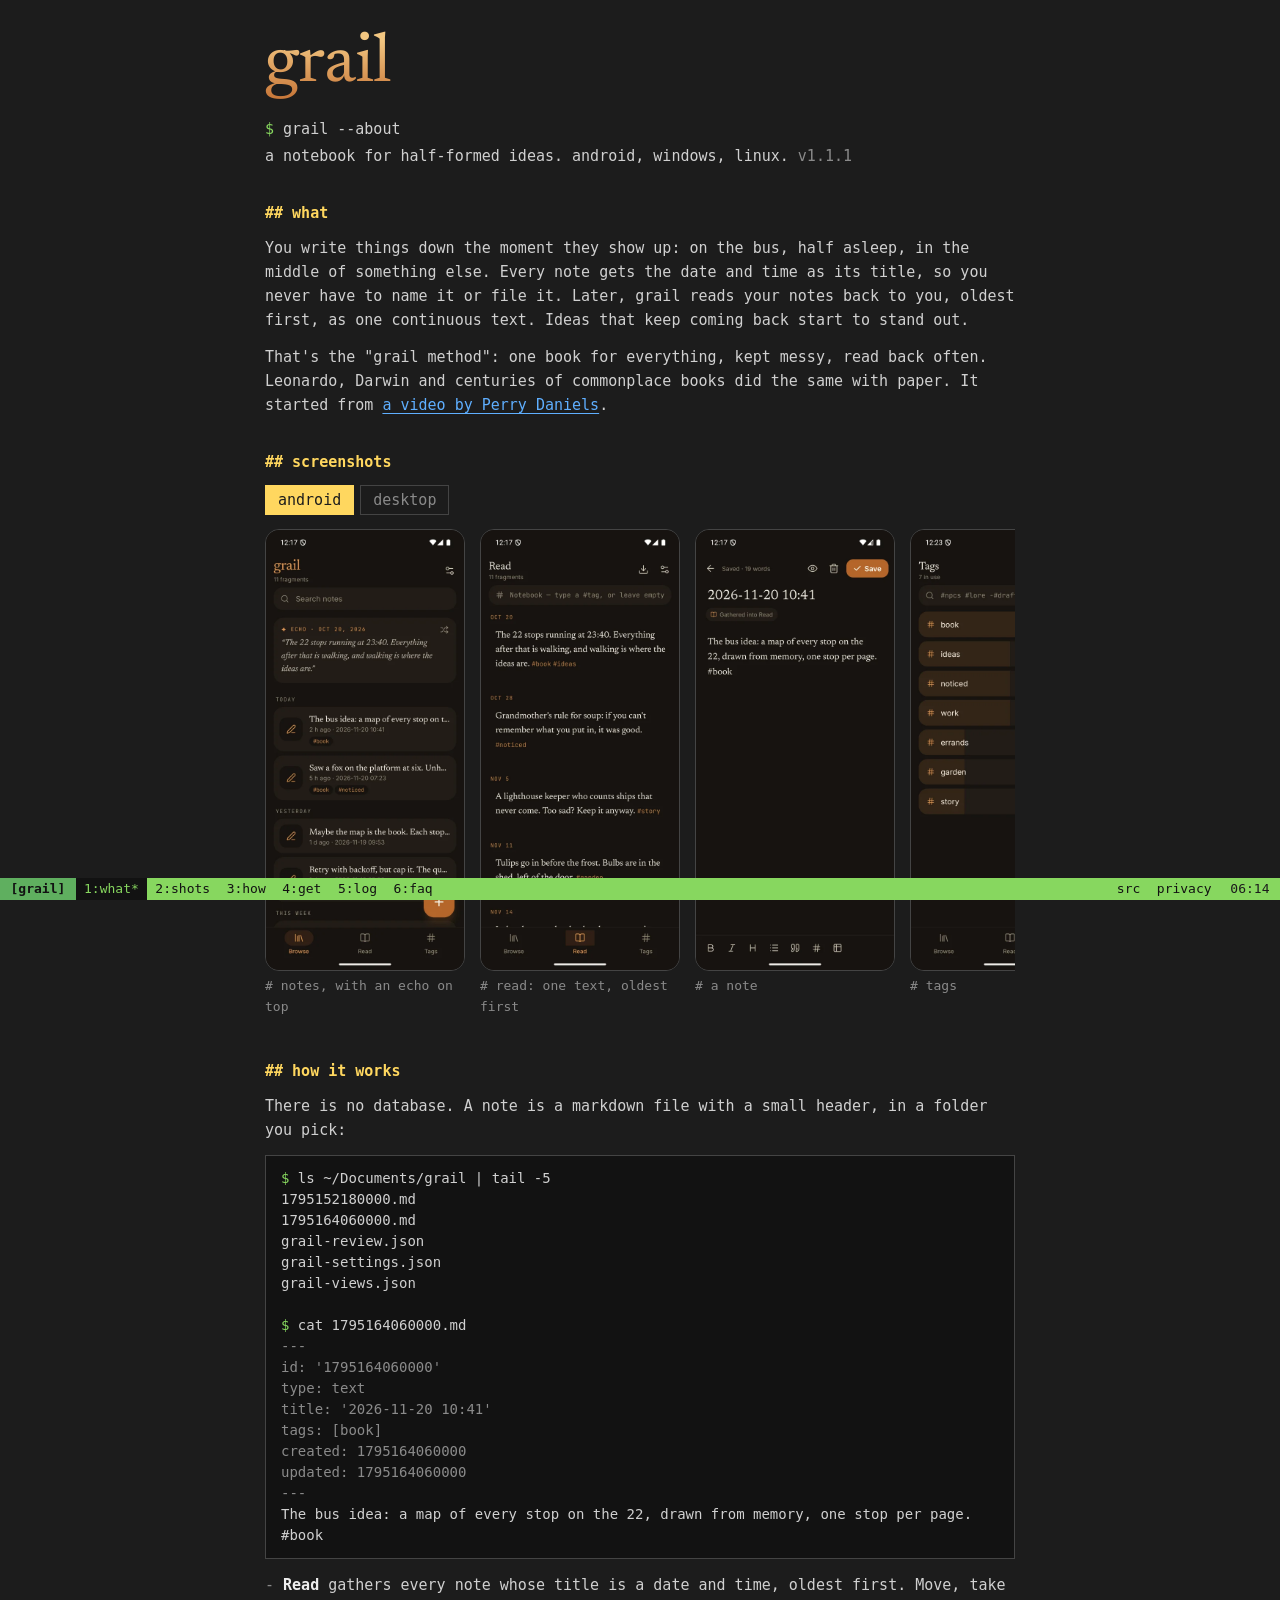
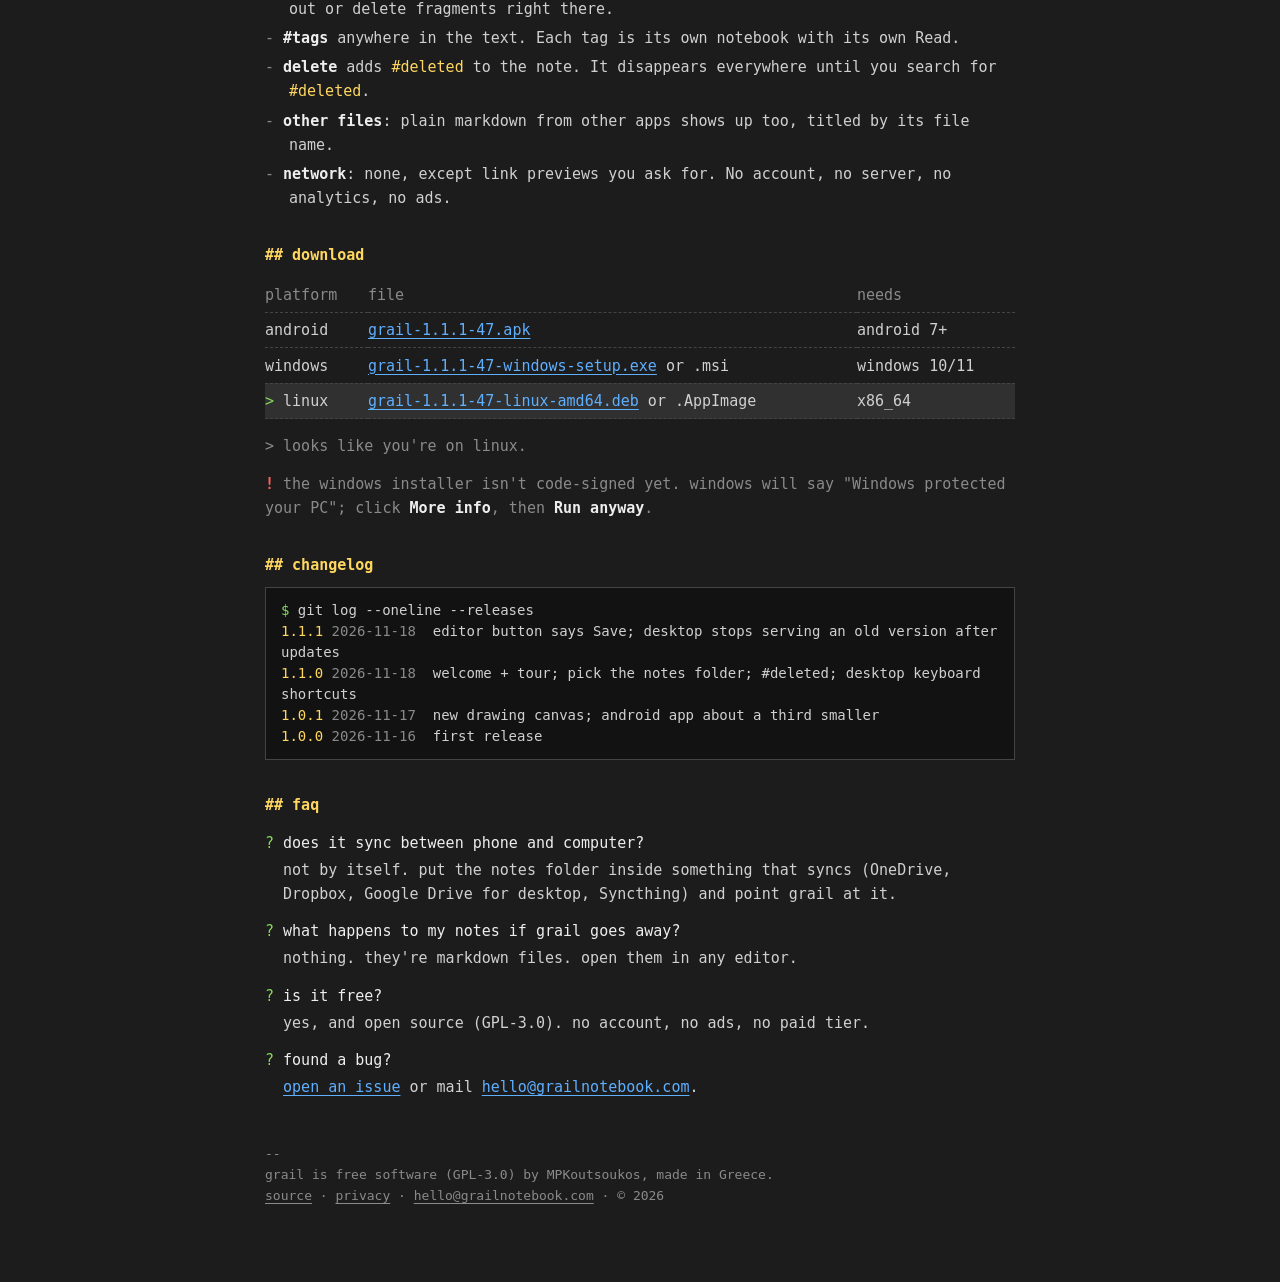
==== commit bb64a224: "No blinking cursor after the prompt" ====
--- a/index.html
+++ b/index.html
@@ -18,7 +18,7 @@
 
 <header id="top">
 <h1 class="wordmark">grail</h1>
-<p class="tagline"><span class="ps">$</span> <span id="typed" data-text="grail --about">grail --about</span><span class="cursor" aria-hidden="true"></span></p>
+<p class="tagline"><span class="ps">$</span> <span id="typed" data-text="grail --about">grail --about</span></p>
 <p class="about">a notebook for half-formed ideas. android, windows, linux. <span class="dim">v1.1.1</span></p>
 </header>
 
--- a/style.css
+++ b/style.css
@@ -62,8 +62,6 @@
 }
 .tagline { margin: 1.2rem 0 .2rem; }
 .about { margin: 0 0 1rem; }
-.cursor { display: inline-block; width: .6em; height: 1.1em; margin-left: .15em; vertical-align: -.2em; background: var(--fg); animation: blink 1.1s steps(1) infinite; }
-@keyframes blink { 50% { opacity: 0; } }
 
 
 h2 {
@@ -151,7 +149,7 @@
 	td:nth-child(3), th:nth-child(3) { display: none; }
 	#status .right { display: none; }
 }
-@media (prefers-reduced-motion: reduce) { .cursor { animation: none; } }
+
 
 /* the privacy page */
 main.doc { max-width: 50rem; margin: 0 auto; padding: 1.5rem 1rem 3rem; }
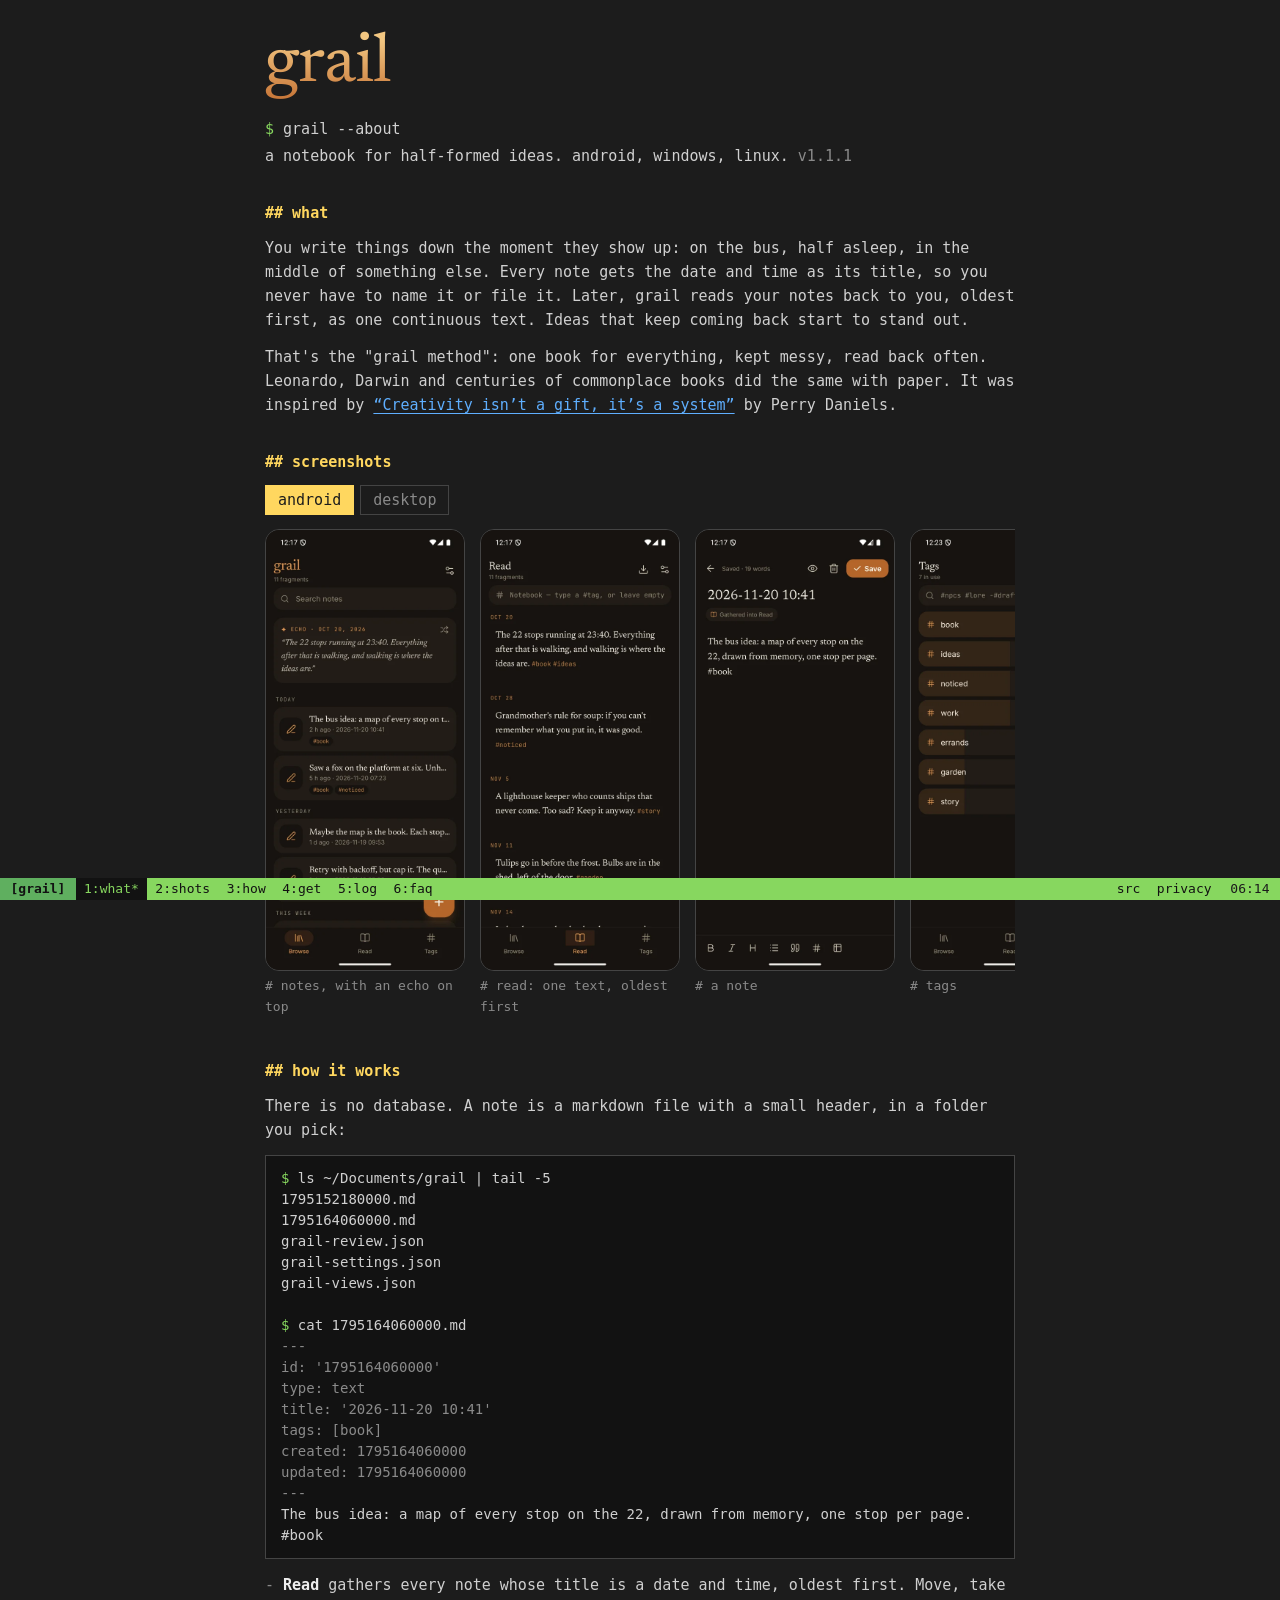
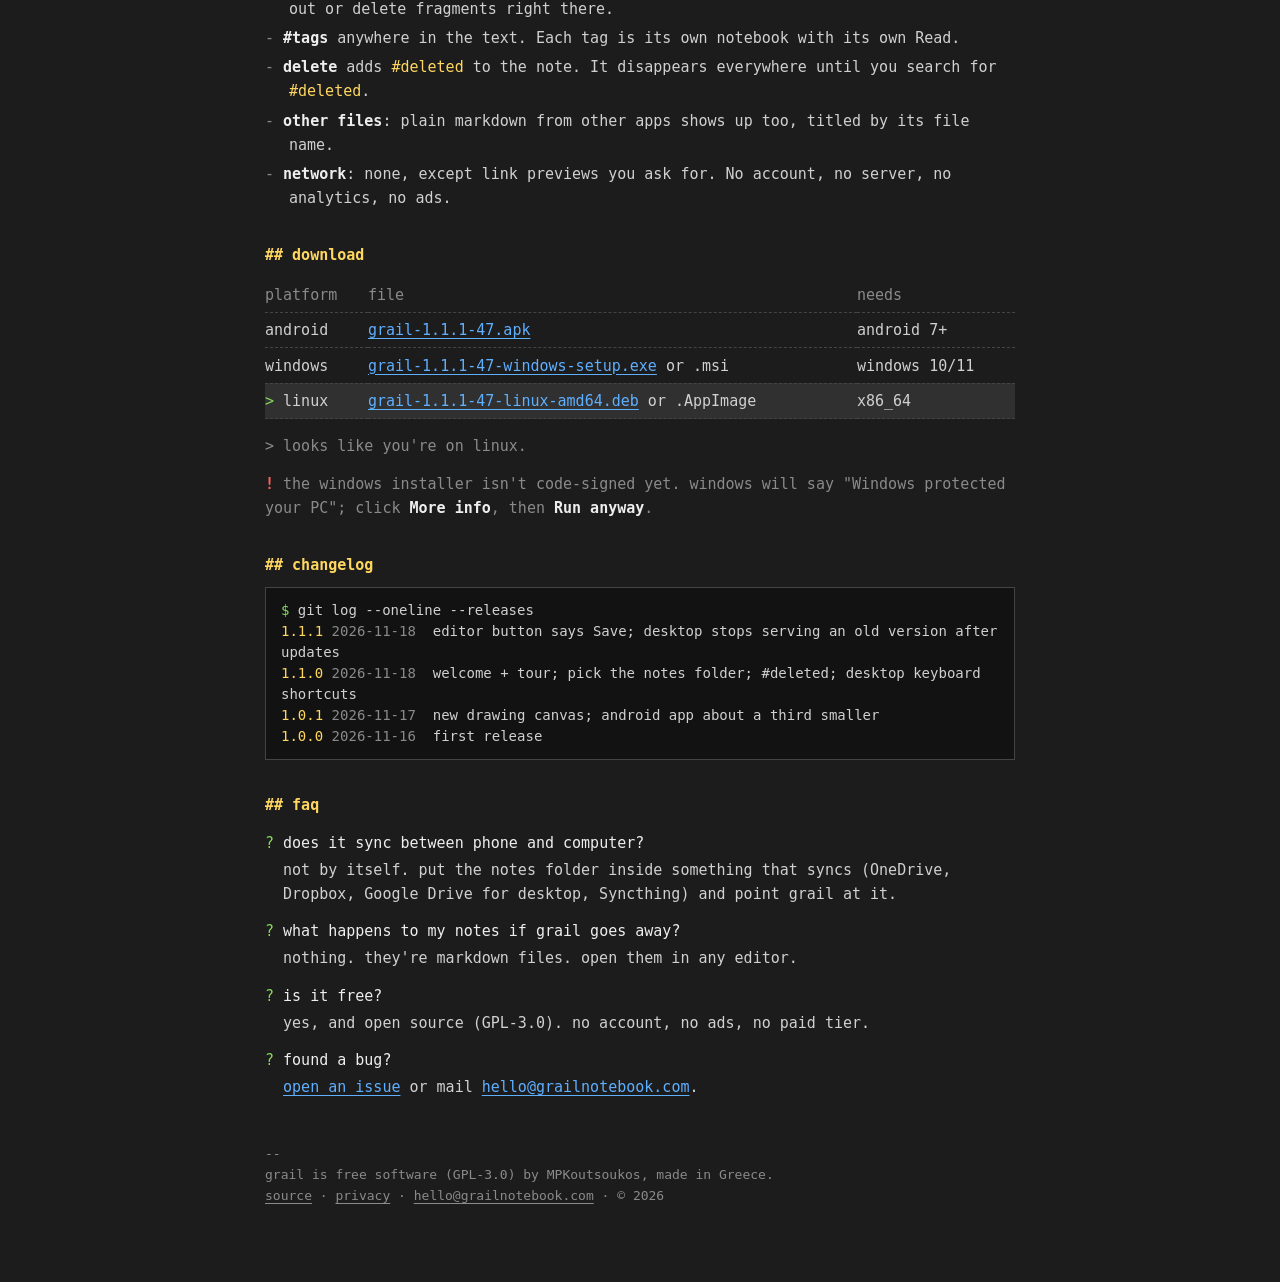
==== commit 7f46a82a: "Credit the video by its title: inspired by "Creativity isn't a gift, it's a system" by Perry Daniels" ====
--- a/index.html
+++ b/index.html
@@ -28,8 +28,8 @@
 Every note gets the date and time as its title, so you never have to name it or file it. Later, grail reads
 your notes back to you, oldest first, as one continuous text. Ideas that keep coming back start to stand out.</p>
 <p>That's the "grail method": one book for everything, kept messy, read back often. Leonardo, Darwin and
-centuries of commonplace books did the same with paper. It started from
-<a href="https://www.youtube.com/watch?v=_QVYfPnNOg4">a video by Perry Daniels</a>.</p>
+centuries of commonplace books did the same with paper. It was inspired by
+<a href="https://www.youtube.com/watch?v=_QVYfPnNOg4">“Creativity isn’t a gift, it’s a system”</a> by Perry Daniels.</p>
 </section>
 
 <section id="screenshots" data-win="shots">
